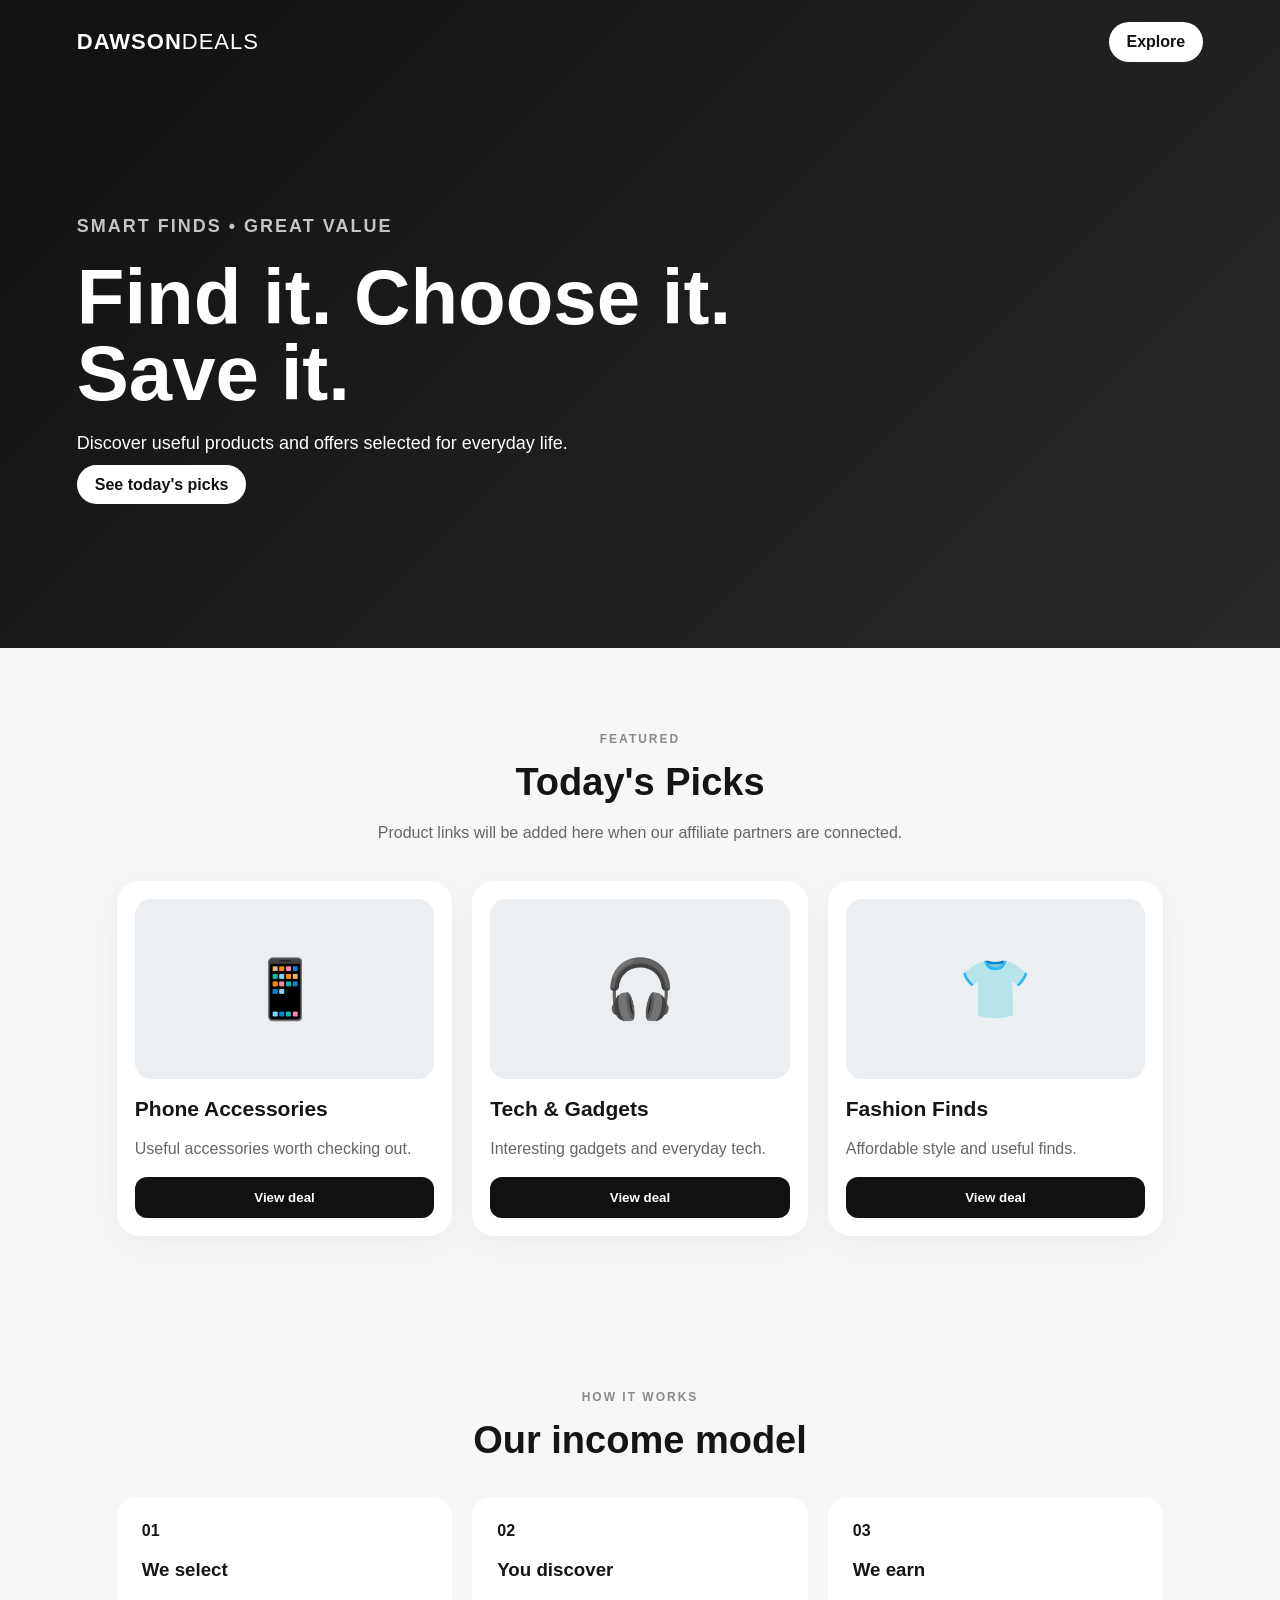
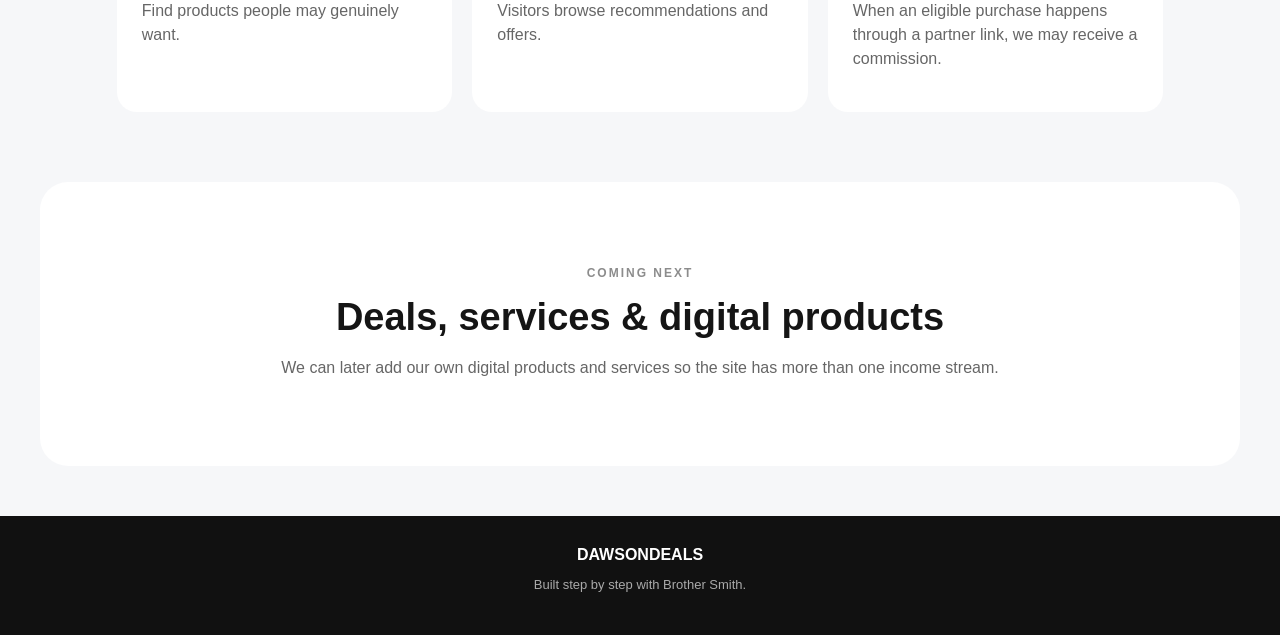
==== index.html @ 9fafff80 "Add files via upload" ====
<!DOCTYPE html>
<html lang="en">
<head>
  <meta charset="UTF-8">
  <meta name="viewport" content="width=device-width, initial-scale=1.0">
  <title>Dawson Deals | Smart Finds, Better Prices</title>
  <meta name="description" content="Discover useful products, deals and opportunities from Dawson Deals.">
  <link rel="stylesheet" href="style.css">
</head>
<body>
  <header class="hero">
    <nav>
      <div class="logo">DAWSON<span>DEALS</span></div>
      <a href="#deals" class="nav-btn">Explore</a>
    </nav>
    <div class="hero-content">
      <p class="eyebrow">SMART FINDS • GREAT VALUE</p>
      <h1>Find it. Choose it. Save it.</h1>
      <p>Discover useful products and offers selected for everyday life.</p>
      <a href="#deals" class="cta">See today's picks</a>
    </div>
  </header>

  <main>
    <section class="section" id="deals">
      <div class="section-title">
        <p class="eyebrow">FEATURED</p>
        <h2>Today's Picks</h2>
        <p>Product links will be added here when our affiliate partners are connected.</p>
      </div>

      <div class="cards">
        <article class="card">
          <div class="placeholder">📱</div>
          <h3>Phone Accessories</h3>
          <p>Useful accessories worth checking out.</p>
          <button onclick="showMessage()">View deal</button>
        </article>

        <article class="card">
          <div class="placeholder">🎧</div>
          <h3>Tech & Gadgets</h3>
          <p>Interesting gadgets and everyday tech.</p>
          <button onclick="showMessage()">View deal</button>
        </article>

        <article class="card">
          <div class="placeholder">👕</div>
          <h3>Fashion Finds</h3>
          <p>Affordable style and useful finds.</p>
          <button onclick="showMessage()">View deal</button>
        </article>
      </div>
    </section>

    <section class="how section">
      <div class="section-title">
        <p class="eyebrow">HOW IT WORKS</p>
        <h2>Our income model</h2>
      </div>
      <div class="steps">
        <div><b>01</b><h3>We select</h3><p>Find products people may genuinely want.</p></div>
        <div><b>02</b><h3>You discover</h3><p>Visitors browse recommendations and offers.</p></div>
        <div><b>03</b><h3>We earn</h3><p>When an eligible purchase happens through a partner link, we may receive a commission.</p></div>
      </div>
    </section>

    <section class="section join">
      <p class="eyebrow">COMING NEXT</p>
      <h2>Deals, services & digital products</h2>
      <p>We can later add our own digital products and services so the site has more than one income stream.</p>
    </section>
  </main>

  <footer>
    <strong>DAWSONDEALS</strong>
    <p>Built step by step with Brother Smith.</p>
  </footer>

  <script>
    function showMessage() {
      alert("Deal links are not connected yet. Next step: add our real affiliate partner links.");
    }
  </script>
</body>
</html>
---- style.css ----
*{box-sizing:border-box}body{margin:0;font-family:Arial,sans-serif;background:#f6f7f9;color:#151515}.hero{min-height:72vh;background:linear-gradient(135deg,#111,#292929);color:white;padding:22px 6%;display:flex;flex-direction:column}nav{display:flex;justify-content:space-between;align-items:center}.logo{font-weight:900;letter-spacing:1px;font-size:22px}.logo span{font-weight:400}.nav-btn,.cta{color:#111;background:white;text-decoration:none;padding:11px 18px;border-radius:30px;font-weight:700}.hero-content{max-width:720px;margin:auto 0;padding:55px 0}.eyebrow{font-size:12px;letter-spacing:2px;font-weight:800;opacity:.75}.hero h1{font-size:clamp(42px,10vw,78px);line-height:.98;margin:16px 0}.hero p{font-size:18px;line-height:1.6}.section{padding:70px 6%;max-width:1200px;margin:auto}.section-title{text-align:center;max-width:650px;margin:0 auto 35px}.section-title h2,.join h2{font-size:38px;margin:8px 0 12px}.section-title p,.join p{color:#666;line-height:1.6}.cards{display:grid;grid-template-columns:repeat(3,1fr);gap:20px}.card{background:white;border-radius:22px;padding:18px;box-shadow:0 8px 30px #0000000d}.placeholder{height:180px;border-radius:16px;background:#eceff2;display:grid;place-items:center;font-size:58px}.card h3{font-size:21px;margin:18px 0 8px}.card p{color:#666;line-height:1.5}.card button{width:100%;border:0;border-radius:12px;padding:13px;background:#111;color:#fff;font-weight:700}.steps{display:grid;grid-template-columns:repeat(3,1fr);gap:20px}.steps>div{background:white;border-radius:20px;padding:25px}.steps p{color:#666;line-height:1.5}.join{text-align:center;background:#fff;border-radius:28px;margin-bottom:50px}footer{text-align:center;padding:30px;background:#111;color:white}footer p{color:#aaa;font-size:13px}@media(max-width:750px){.cards,.steps{grid-template-columns:1fr}.hero{min-height:80vh}.section{padding:55px 5%}}
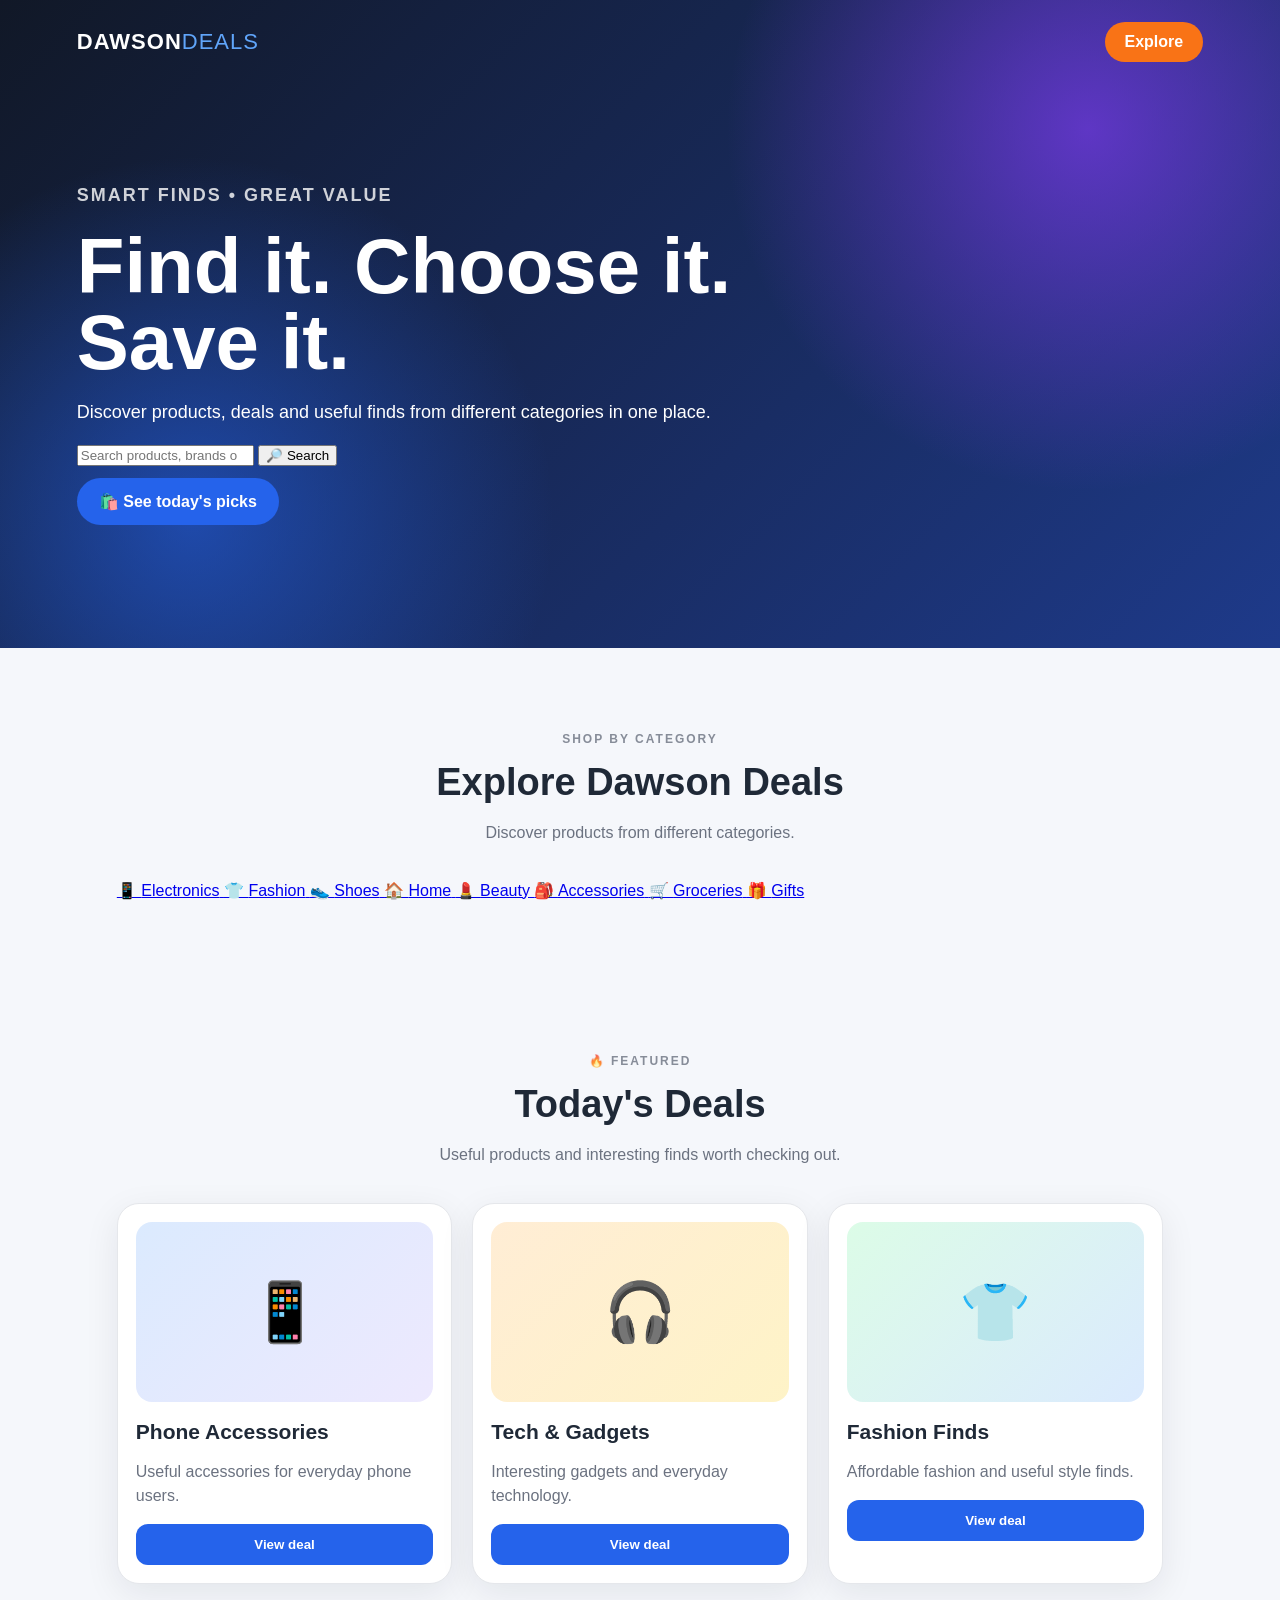
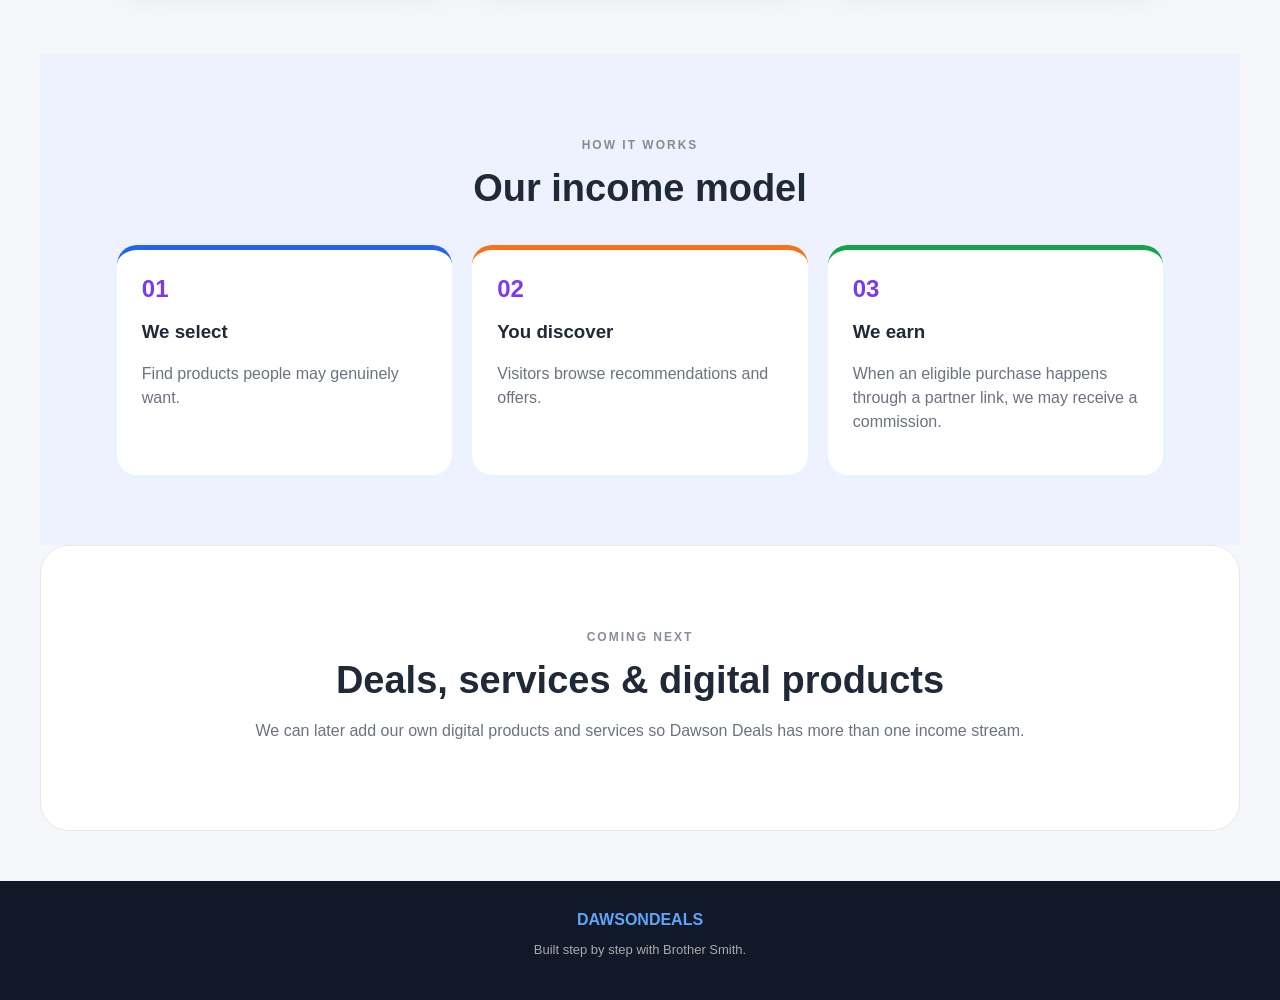
==== commit 4eff2c84: "Update index.html" ====
--- a/index.html
+++ b/index.html
@@ -3,84 +3,380 @@
 <head>
   <meta charset="UTF-8">
   <meta name="viewport" content="width=device-width, initial-scale=1.0">
+
   <title>Dawson Deals | Smart Finds, Better Prices</title>
-  <meta name="description" content="Discover useful products, deals and opportunities from Dawson Deals.">
+
+  <meta
+    name="description"
+    content="Discover useful products, deals and opportunities from Dawson Deals."
+  >
+
   <link rel="stylesheet" href="style.css">
 </head>
+
 <body>
+
+  <!-- =========================
+       HEADER
+  ========================== -->
+
   <header class="hero">
+
     <nav>
-      <div class="logo">DAWSON<span>DEALS</span></div>
-      <a href="#deals" class="nav-btn">Explore</a>
+      <div class="logo">
+        DAWSON<span>DEALS</span>
+      </div>
+
+      <a href="#deals" class="nav-btn">
+        Explore
+      </a>
     </nav>
+
     <div class="hero-content">
-      <p class="eyebrow">SMART FINDS • GREAT VALUE</p>
-      <h1>Find it. Choose it. Save it.</h1>
-      <p>Discover useful products and offers selected for everyday life.</p>
-      <a href="#deals" class="cta">See today's picks</a>
+
+      <p class="eyebrow">
+        SMART FINDS • GREAT VALUE
+      </p>
+
+      <h1>
+        Find it. Choose it. Save it.
+      </h1>
+
+      <p>
+        Discover products, deals and useful finds
+        from different categories in one place.
+      </p>
+
+      <!-- SEARCH -->
+
+      <div class="search-box">
+
+        <input
+          type="search"
+          id="searchInput"
+          placeholder="Search products, brands or categories..."
+        >
+
+        <button onclick="searchProducts()">
+          🔎 Search
+        </button>
+
+      </div>
+
+      <a href="#deals" class="cta">
+        🛍️ See today's picks
+      </a>
+
     </div>
+
   </header>
 
+
   <main>
+
+    <!-- =========================
+         CATEGORIES
+    ========================== -->
+
+    <section class="section categories">
+
+      <div class="section-title">
+
+        <p class="eyebrow">
+          SHOP BY CATEGORY
+        </p>
+
+        <h2>
+          Explore Dawson Deals
+        </h2>
+
+        <p>
+          Discover products from different categories.
+        </p>
+
+      </div>
+
+
+      <div class="category-list">
+
+        <a href="#deals" class="category">
+          📱
+          <span>Electronics</span>
+        </a>
+
+        <a href="#deals" class="category">
+          👕
+          <span>Fashion</span>
+        </a>
+
+        <a href="#deals" class="category">
+          👟
+          <span>Shoes</span>
+        </a>
+
+        <a href="#deals" class="category">
+          🏠
+          <span>Home</span>
+        </a>
+
+        <a href="#deals" class="category">
+          💄
+          <span>Beauty</span>
+        </a>
+
+        <a href="#deals" class="category">
+          🎒
+          <span>Accessories</span>
+        </a>
+
+        <a href="#deals" class="category">
+          🛒
+          <span>Groceries</span>
+        </a>
+
+        <a href="#deals" class="category">
+          🎁
+          <span>Gifts</span>
+        </a>
+
+      </div>
+
+    </section>
+
+
+    <!-- =========================
+         TODAY'S DEALS
+    ========================== -->
+
     <section class="section" id="deals">
+
       <div class="section-title">
-        <p class="eyebrow">FEATURED</p>
-        <h2>Today's Picks</h2>
-        <p>Product links will be added here when our affiliate partners are connected.</p>
-      </div>
+
+        <p class="eyebrow">
+          🔥 FEATURED
+        </p>
+
+        <h2>
+          Today's Deals
+        </h2>
+
+        <p>
+          Useful products and interesting finds worth checking out.
+        </p>
+
+      </div>
+
 
       <div class="cards">
+
         <article class="card">
-          <div class="placeholder">📱</div>
-          <h3>Phone Accessories</h3>
-          <p>Useful accessories worth checking out.</p>
-          <button onclick="showMessage()">View deal</button>
+
+          <div class="placeholder">
+            📱
+          </div>
+
+          <h3>
+            Phone Accessories
+          </h3>
+
+          <p>
+            Useful accessories for everyday phone users.
+          </p>
+
+          <button onclick="showMessage()">
+            View deal
+          </button>
+
         </article>
 
+
         <article class="card">
-          <div class="placeholder">🎧</div>
-          <h3>Tech & Gadgets</h3>
-          <p>Interesting gadgets and everyday tech.</p>
-          <button onclick="showMessage()">View deal</button>
+
+          <div class="placeholder">
+            🎧
+          </div>
+
+          <h3>
+            Tech & Gadgets
+          </h3>
+
+          <p>
+            Interesting gadgets and everyday technology.
+          </p>
+
+          <button onclick="showMessage()">
+            View deal
+          </button>
+
         </article>
 
+
         <article class="card">
-          <div class="placeholder">👕</div>
-          <h3>Fashion Finds</h3>
-          <p>Affordable style and useful finds.</p>
-          <button onclick="showMessage()">View deal</button>
+
+          <div class="placeholder">
+            👕
+          </div>
+
+          <h3>
+            Fashion Finds
+          </h3>
+
+          <p>
+            Affordable fashion and useful style finds.
+          </p>
+
+          <button onclick="showMessage()">
+            View deal
+          </button>
+
         </article>
-      </div>
+
+      </div>
+
     </section>
 
+
+    <!-- =========================
+         HOW IT WORKS
+    ========================== -->
+
     <section class="how section">
+
       <div class="section-title">
-        <p class="eyebrow">HOW IT WORKS</p>
-        <h2>Our income model</h2>
-      </div>
+
+        <p class="eyebrow">
+          HOW IT WORKS
+        </p>
+
+        <h2>
+          Our income model
+        </h2>
+
+      </div>
+
+
       <div class="steps">
-        <div><b>01</b><h3>We select</h3><p>Find products people may genuinely want.</p></div>
-        <div><b>02</b><h3>You discover</h3><p>Visitors browse recommendations and offers.</p></div>
-        <div><b>03</b><h3>We earn</h3><p>When an eligible purchase happens through a partner link, we may receive a commission.</p></div>
-      </div>
+
+        <div>
+          <b>01</b>
+
+          <h3>
+            We select
+          </h3>
+
+          <p>
+            Find products people may genuinely want.
+          </p>
+        </div>
+
+
+        <div>
+          <b>02</b>
+
+          <h3>
+            You discover
+          </h3>
+
+          <p>
+            Visitors browse recommendations and offers.
+          </p>
+        </div>
+
+
+        <div>
+          <b>03</b>
+
+          <h3>
+            We earn
+          </h3>
+
+          <p>
+            When an eligible purchase happens through
+            a partner link, we may receive a commission.
+          </p>
+        </div>
+
+      </div>
+
     </section>
 
+
+    <!-- =========================
+         COMING NEXT
+    ========================== -->
+
     <section class="section join">
-      <p class="eyebrow">COMING NEXT</p>
-      <h2>Deals, services & digital products</h2>
-      <p>We can later add our own digital products and services so the site has more than one income stream.</p>
+
+      <p class="eyebrow">
+        COMING NEXT
+      </p>
+
+      <h2>
+        Deals, services & digital products
+      </h2>
+
+      <p>
+        We can later add our own digital products and
+        services so Dawson Deals has more than one
+        income stream.
+      </p>
+
     </section>
+
   </main>
 
+
+  <!-- =========================
+       FOOTER
+  ========================== -->
+
   <footer>
-    <strong>DAWSONDEALS</strong>
-    <p>Built step by step with Brother Smith.</p>
+
+    <strong>
+      DAWSONDEALS
+    </strong>
+
+    <p>
+      Built step by step with Brother Smith.
+    </p>
+
   </footer>
 
+
+  <!-- =========================
+       JAVASCRIPT
+  ========================== -->
+
   <script>
+
     function showMessage() {
-      alert("Deal links are not connected yet. Next step: add our real affiliate partner links.");
+
+      alert(
+        "Deal links are not connected yet. Next step: add our real affiliate partner links."
+      );
+
     }
+
+
+    function searchProducts() {
+
+      const input =
+        document.getElementById("searchInput").value.trim();
+
+      if (input === "") {
+
+        alert("Please enter a product or category to search.");
+
+        return;
+      }
+
+      alert(
+        "Search for \"" + input + "\" will be connected to our product system next."
+      );
+
+    }
+
   </script>
+
 </body>
-</html>
+</html>
--- a/style.css
+++ b/style.css
@@ -1 +1,306 @@
-*{box-sizing:border-box}body{margin:0;font-family:Arial,sans-serif;background:#f6f7f9;color:#151515}.hero{min-height:72vh;background:linear-gradient(135deg,#111,#292929);color:white;padding:22px 6%;display:flex;flex-direction:column}nav{display:flex;justify-content:space-between;align-items:center}.logo{font-weight:900;letter-spacing:1px;font-size:22px}.logo span{font-weight:400}.nav-btn,.cta{color:#111;background:white;text-decoration:none;padding:11px 18px;border-radius:30px;font-weight:700}.hero-content{max-width:720px;margin:auto 0;padding:55px 0}.eyebrow{font-size:12px;letter-spacing:2px;font-weight:800;opacity:.75}.hero h1{font-size:clamp(42px,10vw,78px);line-height:.98;margin:16px 0}.hero p{font-size:18px;line-height:1.6}.section{padding:70px 6%;max-width:1200px;margin:auto}.section-title{text-align:center;max-width:650px;margin:0 auto 35px}.section-title h2,.join h2{font-size:38px;margin:8px 0 12px}.section-title p,.join p{color:#666;line-height:1.6}.cards{display:grid;grid-template-columns:repeat(3,1fr);gap:20px}.card{background:white;border-radius:22px;padding:18px;box-shadow:0 8px 30px #0000000d}.placeholder{height:180px;border-radius:16px;background:#eceff2;display:grid;place-items:center;font-size:58px}.card h3{font-size:21px;margin:18px 0 8px}.card p{color:#666;line-height:1.5}.card button{width:100%;border:0;border-radius:12px;padding:13px;background:#111;color:#fff;font-weight:700}.steps{display:grid;grid-template-columns:repeat(3,1fr);gap:20px}.steps>div{background:white;border-radius:20px;padding:25px}.steps p{color:#666;line-height:1.5}.join{text-align:center;background:#fff;border-radius:28px;margin-bottom:50px}footer{text-align:center;padding:30px;background:#111;color:white}footer p{color:#aaa;font-size:13px}@media(max-width:750px){.cards,.steps{grid-template-columns:1fr}.hero{min-height:80vh}.section{padding:55px 5%}}+* {
+  box-sizing: border-box;
+}
+
+:root {
+  --blue: #2563eb;
+  --blue-dark: #1d4ed8;
+  --orange: #f97316;
+  --green: #16a34a;
+  --purple: #7c3aed;
+  --dark: #111827;
+  --text: #1f2937;
+  --muted: #6b7280;
+  --light: #f5f7fb;
+  --white: #ffffff;
+}
+
+body {
+  margin: 0;
+  font-family: Arial, sans-serif;
+  background: var(--light);
+  color: var(--text);
+}
+
+/* =========================
+   HERO
+========================= */
+
+.hero {
+  min-height: 72vh;
+  color: white;
+  padding: 22px 6%;
+  display: flex;
+  flex-direction: column;
+  background:
+    radial-gradient(circle at 85% 20%, rgba(124, 58, 237, .7), transparent 30%),
+    radial-gradient(circle at 15% 80%, rgba(37, 99, 235, .6), transparent 30%),
+    linear-gradient(135deg, #111827, #1e3a8a);
+}
+
+nav {
+  display: flex;
+  justify-content: space-between;
+  align-items: center;
+}
+
+.logo {
+  font-weight: 900;
+  letter-spacing: 1px;
+  font-size: 22px;
+}
+
+.logo span {
+  font-weight: 400;
+  color: #60a5fa;
+}
+
+.nav-btn {
+  color: white;
+  background: var(--orange);
+  text-decoration: none;
+  padding: 11px 20px;
+  border-radius: 30px;
+  font-weight: 700;
+}
+
+.hero-content {
+  max-width: 720px;
+  margin: auto 0;
+  padding: 55px 0;
+}
+
+.eyebrow {
+  font-size: 12px;
+  letter-spacing: 2px;
+  font-weight: 800;
+  opacity: .8;
+}
+
+.hero h1 {
+  font-size: clamp(42px, 10vw, 78px);
+  line-height: .98;
+  margin: 16px 0;
+}
+
+.hero p {
+  font-size: 18px;
+  line-height: 1.6;
+}
+
+.cta {
+  display: inline-block;
+  margin-top: 12px;
+  color: white;
+  background: var(--blue);
+  text-decoration: none;
+  padding: 14px 22px;
+  border-radius: 30px;
+  font-weight: 800;
+}
+
+/* =========================
+   SECTIONS
+========================= */
+
+.section {
+  padding: 70px 6%;
+  max-width: 1200px;
+  margin: auto;
+}
+
+.section-title {
+  text-align: center;
+  max-width: 650px;
+  margin: 0 auto 35px;
+}
+
+.section-title h2,
+.join h2 {
+  font-size: 38px;
+  margin: 8px 0 12px;
+}
+
+.section-title p,
+.join p {
+  color: var(--muted);
+  line-height: 1.6;
+}
+
+/* =========================
+   PRODUCT CARDS
+========================= */
+
+.cards {
+  display: grid;
+  grid-template-columns: repeat(3, 1fr);
+  gap: 20px;
+}
+
+.card {
+  background: var(--white);
+  border-radius: 22px;
+  padding: 18px;
+  box-shadow: 0 10px 35px rgba(17, 24, 39, .08);
+  border: 1px solid #e5e7eb;
+  transition: transform .2s ease, box-shadow .2s ease;
+}
+
+.card:hover {
+  transform: translateY(-5px);
+  box-shadow: 0 16px 40px rgba(37, 99, 235, .15);
+}
+
+.placeholder {
+  height: 180px;
+  border-radius: 16px;
+  display: grid;
+  place-items: center;
+  font-size: 58px;
+  background: linear-gradient(135deg, #dbeafe, #ede9fe);
+}
+
+.card h3 {
+  font-size: 21px;
+  margin: 18px 0 8px;
+}
+
+.card p {
+  color: var(--muted);
+  line-height: 1.5;
+}
+
+.card button {
+  width: 100%;
+  border: 0;
+  border-radius: 12px;
+  padding: 13px;
+  background: var(--blue);
+  color: white;
+  font-weight: 700;
+  cursor: pointer;
+  transition: background .2s ease;
+}
+
+.card button:hover {
+  background: var(--blue-dark);
+}
+
+/* Different category accents */
+
+.card:nth-child(2) .placeholder {
+  background: linear-gradient(135deg, #ffedd5, #fef3c7);
+}
+
+.card:nth-child(3) .placeholder {
+  background: linear-gradient(135deg, #dcfce7, #dbeafe);
+}
+
+/* =========================
+   HOW IT WORKS
+========================= */
+
+.how {
+  background: #eef2ff;
+}
+
+.steps {
+  display: grid;
+  grid-template-columns: repeat(3, 1fr);
+  gap: 20px;
+}
+
+.steps > div {
+  background: white;
+  border-radius: 20px;
+  padding: 25px;
+  border-top: 5px solid var(--blue);
+}
+
+.steps > div:nth-child(2) {
+  border-top-color: var(--orange);
+}
+
+.steps > div:nth-child(3) {
+  border-top-color: var(--green);
+}
+
+.steps b {
+  color: var(--purple);
+  font-size: 24px;
+}
+
+.steps p {
+  color: var(--muted);
+  line-height: 1.5;
+}
+
+/* =========================
+   JOIN / FUTURE
+========================= */
+
+.join {
+  text-align: center;
+  background: white;
+  border-radius: 28px;
+  margin-bottom: 50px;
+  border: 1px solid #e5e7eb;
+}
+
+/* =========================
+   FOOTER
+========================= */
+
+footer {
+  text-align: center;
+  padding: 30px;
+  background: var(--dark);
+  color: white;
+}
+
+footer strong {
+  color: #60a5fa;
+}
+
+footer p {
+  color: #aaa;
+  font-size: 13px;
+}
+
+/* =========================
+   MOBILE
+========================= */
+
+@media (max-width: 750px) {
+
+  .hero {
+    min-height: 80vh;
+    padding: 20px 5%;
+  }
+
+  .hero h1 {
+    font-size: 48px;
+  }
+
+  .hero-content {
+    padding: 35px 0;
+  }
+
+  .cards,
+  .steps {
+    grid-template-columns: 1fr;
+  }
+
+  .section {
+    padding: 55px 5%;
+  }
+
+  .section-title h2,
+  .join h2 {
+    font-size: 32px;
+  }
+
+  .placeholder {
+    height: 200px;
+  }
+}
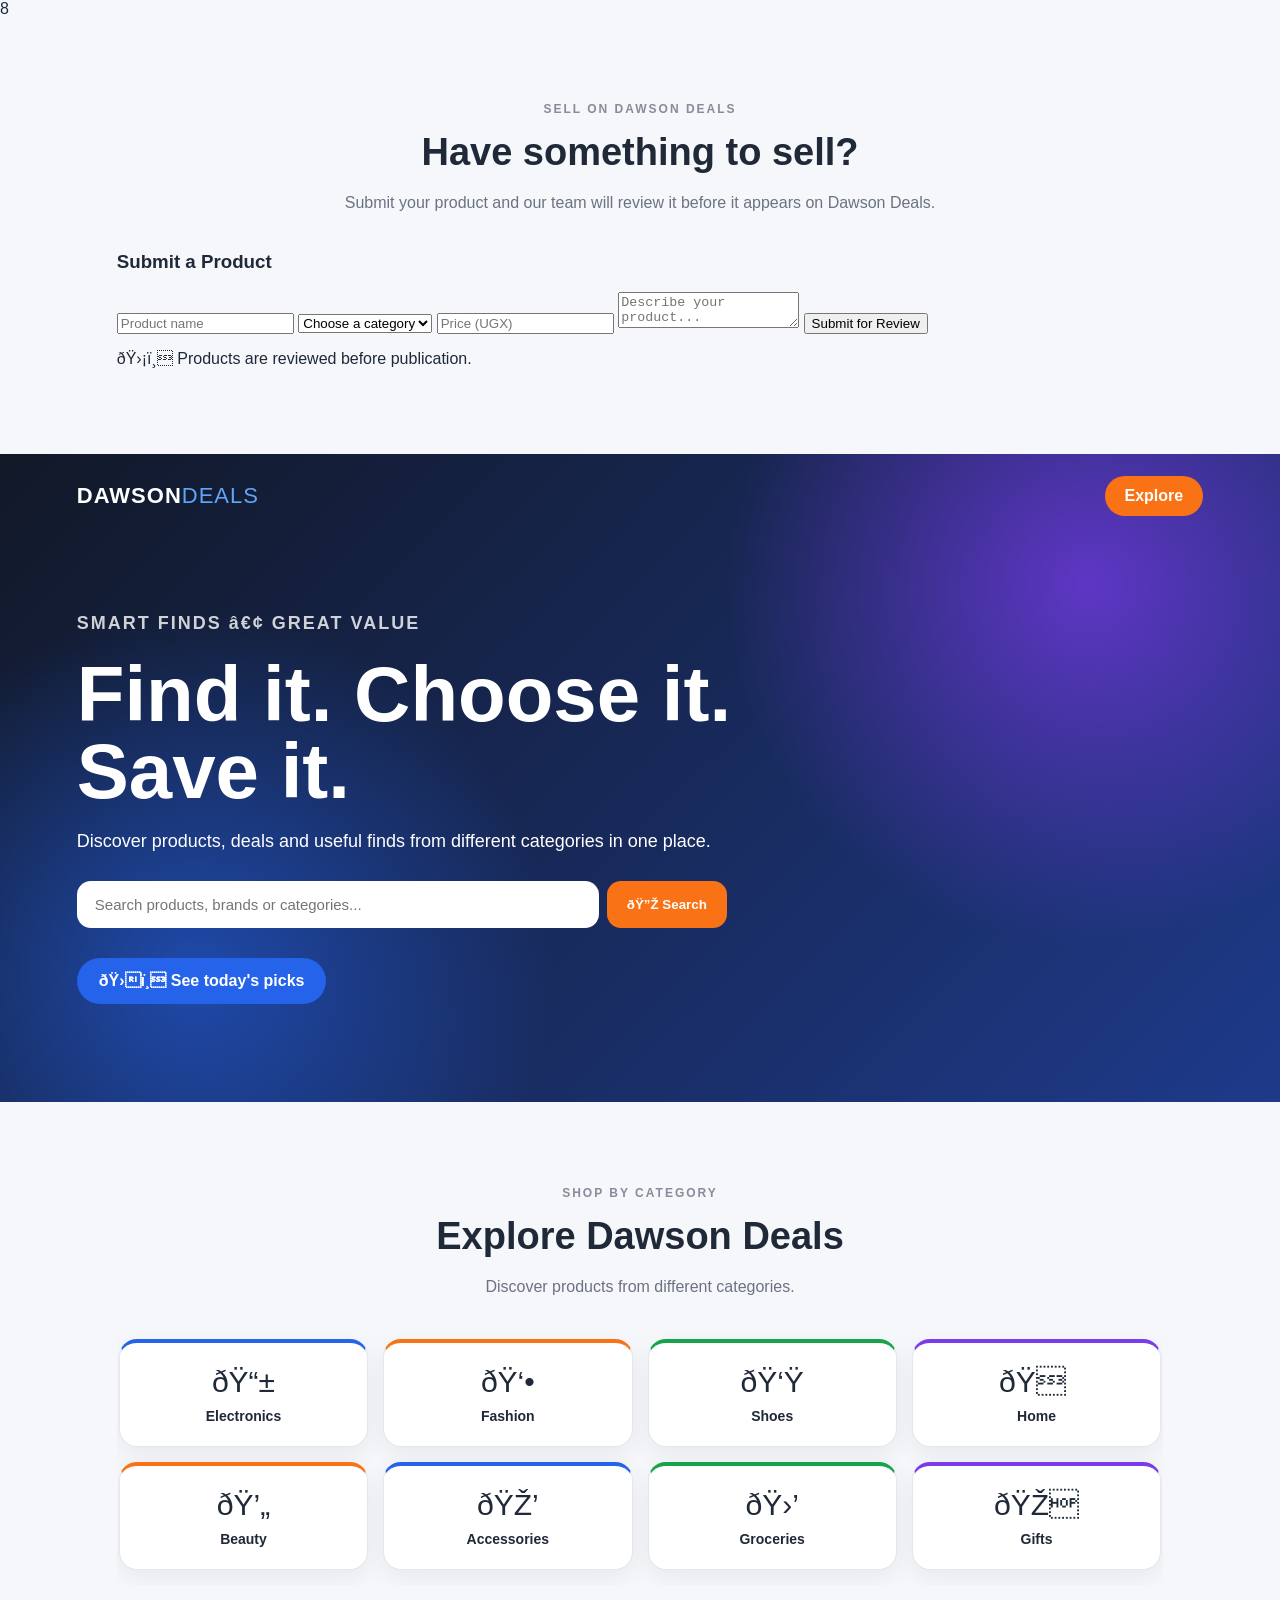
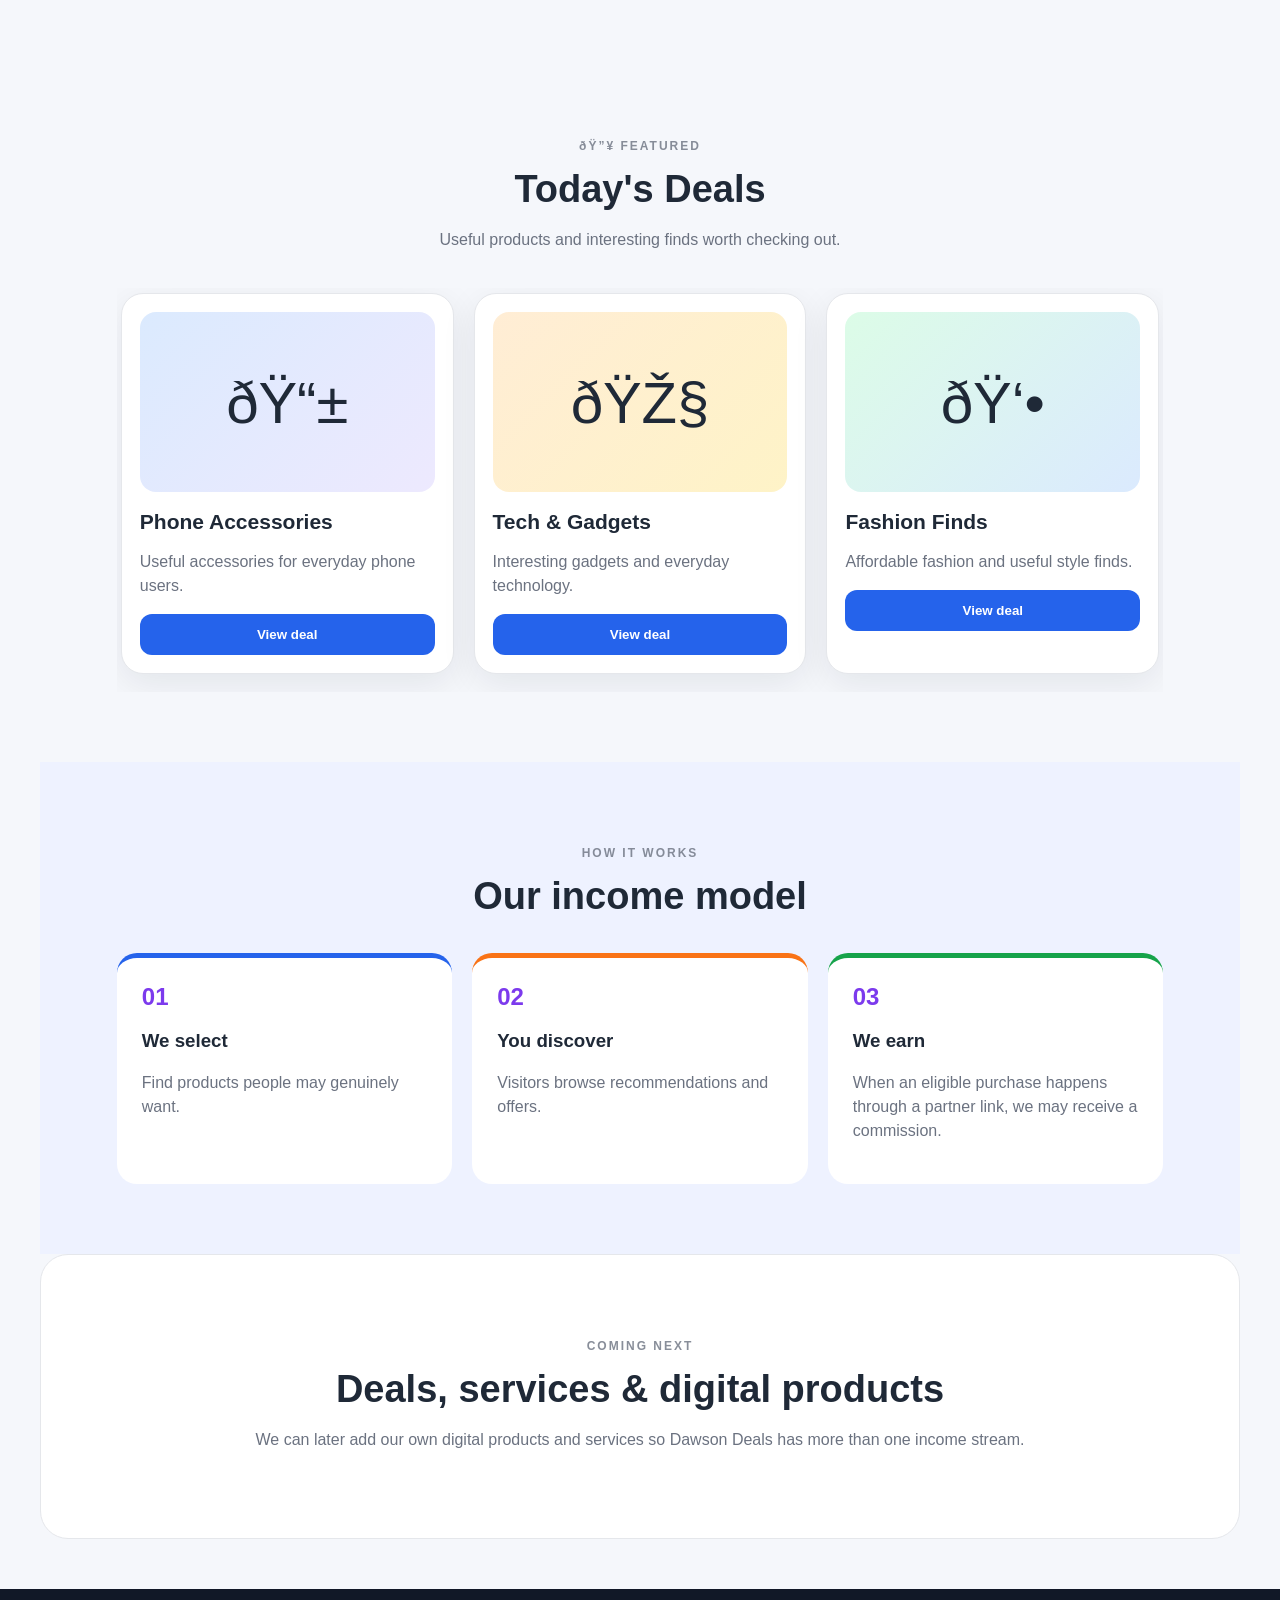
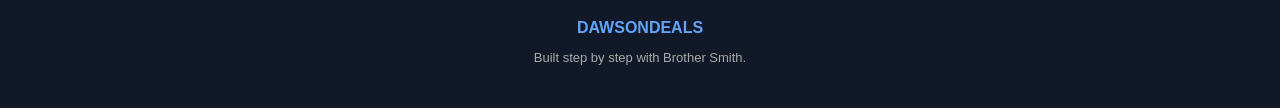
==== commit c0596014: "Update index.html" ====
--- a/index.html
+++ b/index.html
@@ -1,4 +1,61 @@
-<!DOCTYPE html>
+8<section class="section seller-section" id="sell">
+  <div class="section-title">
+    <p class="eyebrow">SELL ON DAWSON DEALS</p>
+    <h2>Have something to sell?</h2>
+    <p>
+      Submit your product and our team will review it before
+      it appears on Dawson Deals.
+    </p>
+  </div>
+
+  <div class="seller-box">
+    <h3>Submit a Product</h3>
+
+    <form id="productForm">
+
+      <input
+        type="text"
+        id="productName"
+        placeholder="Product name"
+        required
+      >
+
+      <select id="productCategory" required>
+        <option value="">Choose a category</option>
+        <option>Electronics</option>
+        <option>Fashion</option>
+        <option>Shoes</option>
+        <option>Home</option>
+        <option>Beauty</option>
+        <option>Accessories</option>
+        <option>Groceries</option>
+        <option>Gifts</option>
+      </select>
+
+      <input
+        type="number"
+        id="productPrice"
+        placeholder="Price (UGX)"
+        required
+      >
+
+      <textarea
+        id="productDescription"
+        placeholder="Describe your product..."
+        required
+      ></textarea>
+
+      <button type="submit">
+        Submit for Review
+      </button>
+
+    </form>
+
+    <p class="review-note">
+      🛡️ Products are reviewed before publication.
+    </p>
+  </div>
+</section><!DOCTYPE html>
 <html lang="en">
 <head>
   <meta charset="UTF-8">
--- a/style.css
+++ b/style.css
@@ -1,4 +1,185 @@
-* {
+/* =========================
+   DAWSON DEALS HORIZONTAL SCROLL
+========================= */
+
+/* Categories */
+.category-list {
+  display: flex;
+  gap: 15px;
+  overflow-x: auto;
+  padding: 5px 2px 15px;
+  scroll-behavior: smooth;
+  scroll-snap-type: x mandatory;
+  scrollbar-width: none;
+}
+
+.category-list::-webkit-scrollbar {
+  display: none;
+}
+
+.category {
+  flex: 0 0 140px;
+  min-width: 140px;
+  scroll-snap-align: start;
+}
+
+/* Product cards */
+.cards {
+  display: flex;
+  gap: 20px;
+  overflow-x: auto;
+  padding: 5px 4px 18px;
+  scroll-behavior: smooth;
+  scroll-snap-type: x mandatory;
+  scrollbar-width: none;
+}
+
+.cards::-webkit-scrollbar {
+  display: none;
+}
+
+.card {
+  flex: 0 0 300px;
+  scroll-snap-align: start;
+}
+
+/* Mobile */
+@media (max-width: 750px) {
+  .category {
+    flex-basis: 125px;
+    min-width: 125px;
+  }
+
+  .card {
+    flex-basis: 285px;
+  }
+}/* =========================
+   SEARCH BAR
+========================= */
+
+.search-box {
+  display: flex;
+  gap: 8px;
+  max-width: 650px;
+  margin: 25px 0 18px;
+}
+
+.search-box input {
+  flex: 1;
+  min-width: 0;
+  padding: 15px 18px;
+  border: 0;
+  border-radius: 14px;
+  outline: none;
+  font-size: 15px;
+}
+
+.search-box button {
+  border: 0;
+  padding: 15px 20px;
+  border-radius: 14px;
+  background: var(--orange);
+  color: white;
+  font-weight: 800;
+  cursor: pointer;
+}
+
+/* =========================
+   CATEGORIES
+========================= */
+
+.category-list {
+  display: grid;
+  grid-template-columns: repeat(4, 1fr);
+  gap: 15px;
+}
+
+.category {
+  background: white;
+  color: var(--text);
+  text-decoration: none;
+  border-radius: 18px;
+  padding: 22px 15px;
+  text-align: center;
+  font-size: 30px;
+  border: 1px solid #e5e7eb;
+  box-shadow: 0 8px 25px rgba(17, 24, 39, .06);
+  transition: transform .2s ease, box-shadow .2s ease;
+}
+
+.category span {
+  display: block;
+  margin-top: 9px;
+  font-size: 14px;
+  font-weight: 800;
+}
+
+.category:hover {
+  transform: translateY(-4px);
+  box-shadow: 0 12px 30px rgba(37, 99, 235, .15);
+}
+
+.category:nth-child(1) {
+  border-top: 4px solid var(--blue);
+}
+
+.category:nth-child(2) {
+  border-top: 4px solid var(--orange);
+}
+
+.category:nth-child(3) {
+  border-top: 4px solid var(--green);
+}
+
+.category:nth-child(4) {
+  border-top: 4px solid var(--purple);
+}
+
+.category:nth-child(5) {
+  border-top: 4px solid var(--orange);
+}
+
+.category:nth-child(6) {
+  border-top: 4px solid var(--blue);
+}
+
+.category:nth-child(7) {
+  border-top: 4px solid var(--green);
+}
+
+.category:nth-child(8) {
+  border-top: 4px solid var(--purple);
+}
+
+/* =========================
+   MOBILE SEARCH + CATEGORIES
+========================= */
+
+@media (max-width: 750px) {
+
+  .search-box {
+    flex-direction: column;
+  }
+
+  .search-box input,
+  .search-box button {
+    width: 100%;
+  }
+
+  .category-list {
+    display: flex;
+    overflow-x: auto;
+    gap: 12px;
+    padding: 5px 2px 12px;
+    scroll-behavior: smooth;
+  }
+
+  .category {
+    min-width: 115px;
+    flex-shrink: 0;
+    padding: 18px 12px;
+  }
+}* {
   box-sizing: border-box;
 }
 
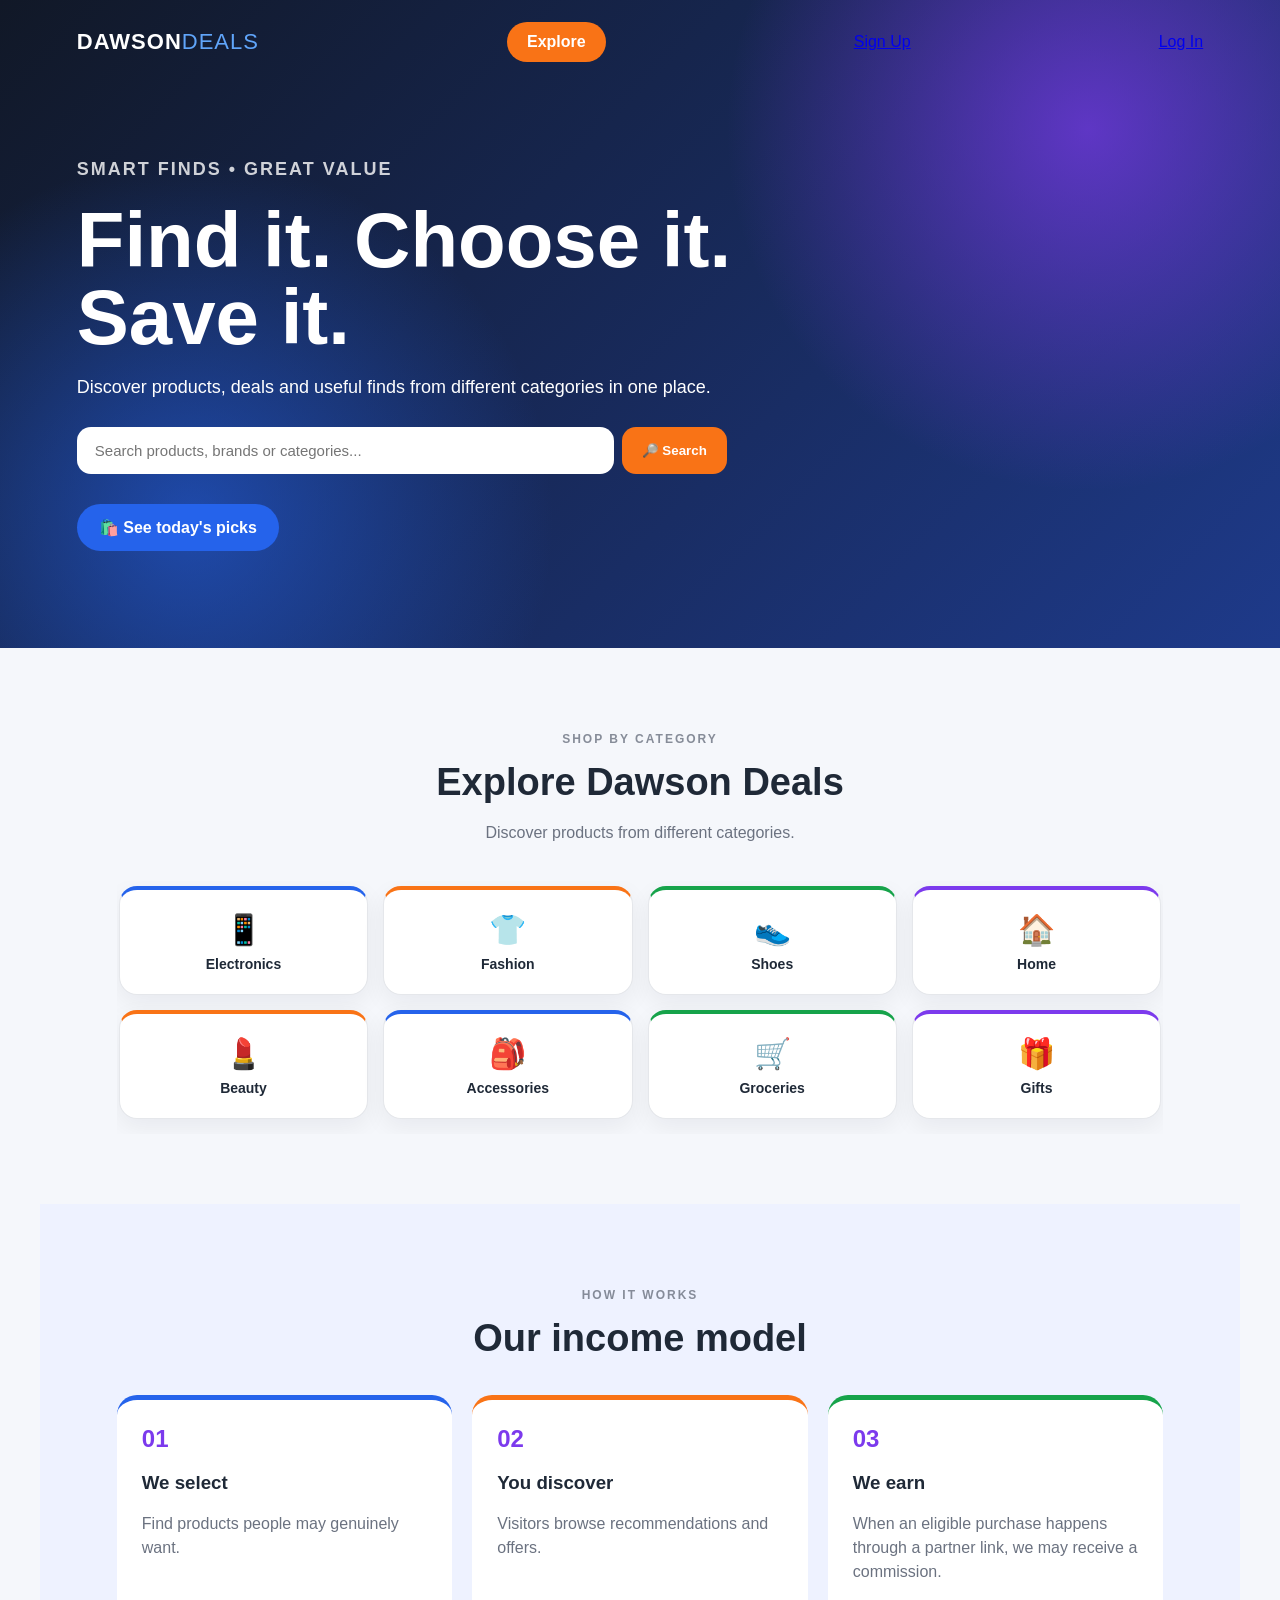
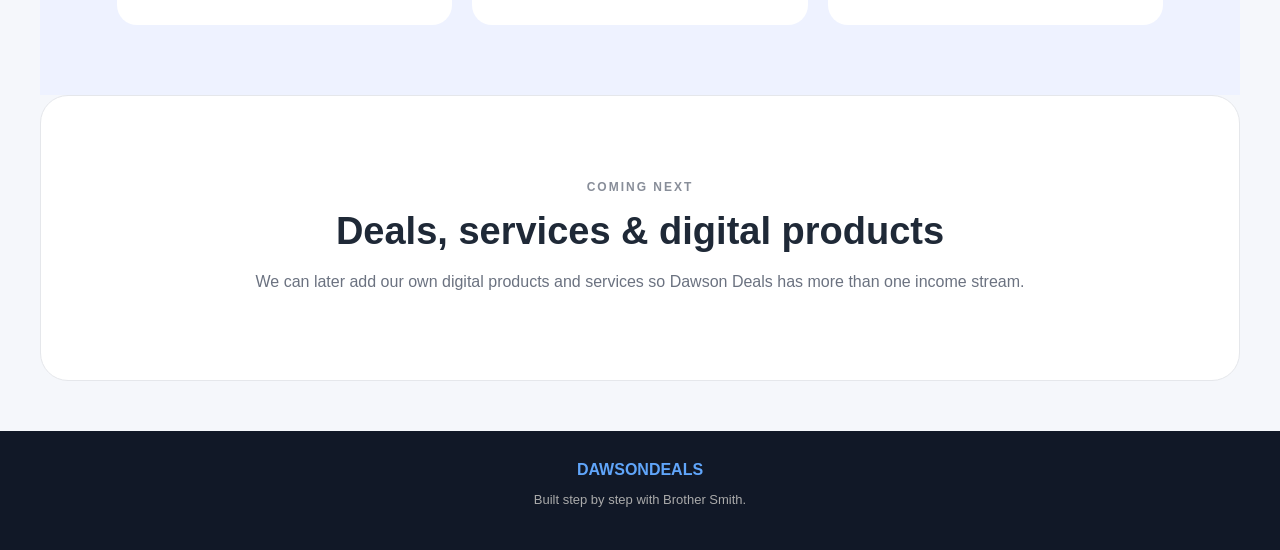
==== commit 576f9274: "Update index.html" ====
--- a/index.html
+++ b/index.html
@@ -1,61 +1,4 @@
-8<section class="section seller-section" id="sell">
-  <div class="section-title">
-    <p class="eyebrow">SELL ON DAWSON DEALS</p>
-    <h2>Have something to sell?</h2>
-    <p>
-      Submit your product and our team will review it before
-      it appears on Dawson Deals.
-    </p>
-  </div>
-
-  <div class="seller-box">
-    <h3>Submit a Product</h3>
-
-    <form id="productForm">
-
-      <input
-        type="text"
-        id="productName"
-        placeholder="Product name"
-        required
-      >
-
-      <select id="productCategory" required>
-        <option value="">Choose a category</option>
-        <option>Electronics</option>
-        <option>Fashion</option>
-        <option>Shoes</option>
-        <option>Home</option>
-        <option>Beauty</option>
-        <option>Accessories</option>
-        <option>Groceries</option>
-        <option>Gifts</option>
-      </select>
-
-      <input
-        type="number"
-        id="productPrice"
-        placeholder="Price (UGX)"
-        required
-      >
-
-      <textarea
-        id="productDescription"
-        placeholder="Describe your product..."
-        required
-      ></textarea>
-
-      <button type="submit">
-        Submit for Review
-      </button>
-
-    </form>
-
-    <p class="review-note">
-      🛡️ Products are reviewed before publication.
-    </p>
-  </div>
-</section><!DOCTYPE html>
+       <!DOCTYPE html>
 <html lang="en">
 <head>
   <meta charset="UTF-8">
@@ -87,6 +30,13 @@
       <a href="#deals" class="nav-btn">
         Explore
       </a>
+<a href="signup.html" class="account-btn">
+  Sign Up
+</a>
+
+<a href="login.html" class="account-btn login-btn">
+  Log In
+</a>
     </nav>
 
     <div class="hero-content">
@@ -205,93 +155,8 @@
          TODAY'S DEALS
     ========================== -->
 
-    <section class="section" id="deals">
-
-      <div class="section-title">
-
-        <p class="eyebrow">
-          🔥 FEATURED
-        </p>
-
-        <h2>
-          Today's Deals
-        </h2>
-
-        <p>
-          Useful products and interesting finds worth checking out.
-        </p>
-
-      </div>
-
-
-      <div class="cards">
-
-        <article class="card">
-
-          <div class="placeholder">
-            📱
-          </div>
-
-          <h3>
-            Phone Accessories
-          </h3>
-
-          <p>
-            Useful accessories for everyday phone users.
-          </p>
-
-          <button onclick="showMessage()">
-            View deal
-          </button>
-
-        </article>
-
-
-        <article class="card">
-
-          <div class="placeholder">
-            🎧
-          </div>
-
-          <h3>
-            Tech & Gadgets
-          </h3>
-
-          <p>
-            Interesting gadgets and everyday technology.
-          </p>
-
-          <button onclick="showMessage()">
-            View deal
-          </button>
-
-        </article>
-
-
-        <article class="card">
-
-          <div class="placeholder">
-            👕
-          </div>
-
-          <h3>
-            Fashion Finds
-          </h3>
-
-          <p>
-            Affordable fashion and useful style finds.
-          </p>
-
-          <button onclick="showMessage()">
-            View deal
-          </button>
-
-        </article>
-
-      </div>
-
-    </section>
-
+   
+           
 
     <!-- =========================
          HOW IT WORKS
--- a/style.css
+++ b/style.css
@@ -1,4 +1,85 @@
 /* =========================
+   SELLER SUBMISSION FORM
+========================= */
+
+.seller-section {
+  background: #eef2ff;
+  border-radius: 28px;
+  margin-bottom: 50px;
+}
+
+.seller-box {
+  max-width: 650px;
+  margin: auto;
+  background: white;
+  padding: 28px;
+  border-radius: 22px;
+  border: 1px solid #e5e7eb;
+  box-shadow: 0 12px 35px rgba(17, 24, 39, .08);
+}
+
+.seller-box h3 {
+  margin-top: 0;
+  font-size: 25px;
+}
+
+#productForm {
+  display: flex;
+  flex-direction: column;
+  gap: 14px;
+}
+
+#productForm input,
+#productForm select,
+#productForm textarea {
+  width: 100%;
+  padding: 15px;
+  border: 1px solid #d1d5db;
+  border-radius: 12px;
+  font-size: 15px;
+  font-family: Arial, sans-serif;
+  outline: none;
+}
+
+#productForm input:focus,
+#productForm select:focus,
+#productForm textarea:focus {
+  border-color: var(--blue);
+  box-shadow: 0 0 0 3px rgba(37, 99, 235, .12);
+}
+
+#productForm textarea {
+  min-height: 130px;
+  resize: vertical;
+}
+
+#productForm button {
+  border: 0;
+  padding: 15px;
+  border-radius: 12px;
+  background: var(--blue);
+  color: white;
+  font-weight: 800;
+  font-size: 15px;
+  cursor: pointer;
+}
+
+#productForm button:hover {
+  background: var(--blue-dark);
+}
+
+.review-note {
+  text-align: center;
+  color: var(--muted);
+  font-size: 13px;
+  margin-bottom: 0;
+}
+
+@media (max-width: 750px) {
+  .seller-box {
+    padding: 20px;
+  }
+}/* =========================
    DAWSON DEALS HORIZONTAL SCROLL
 ========================= */
 
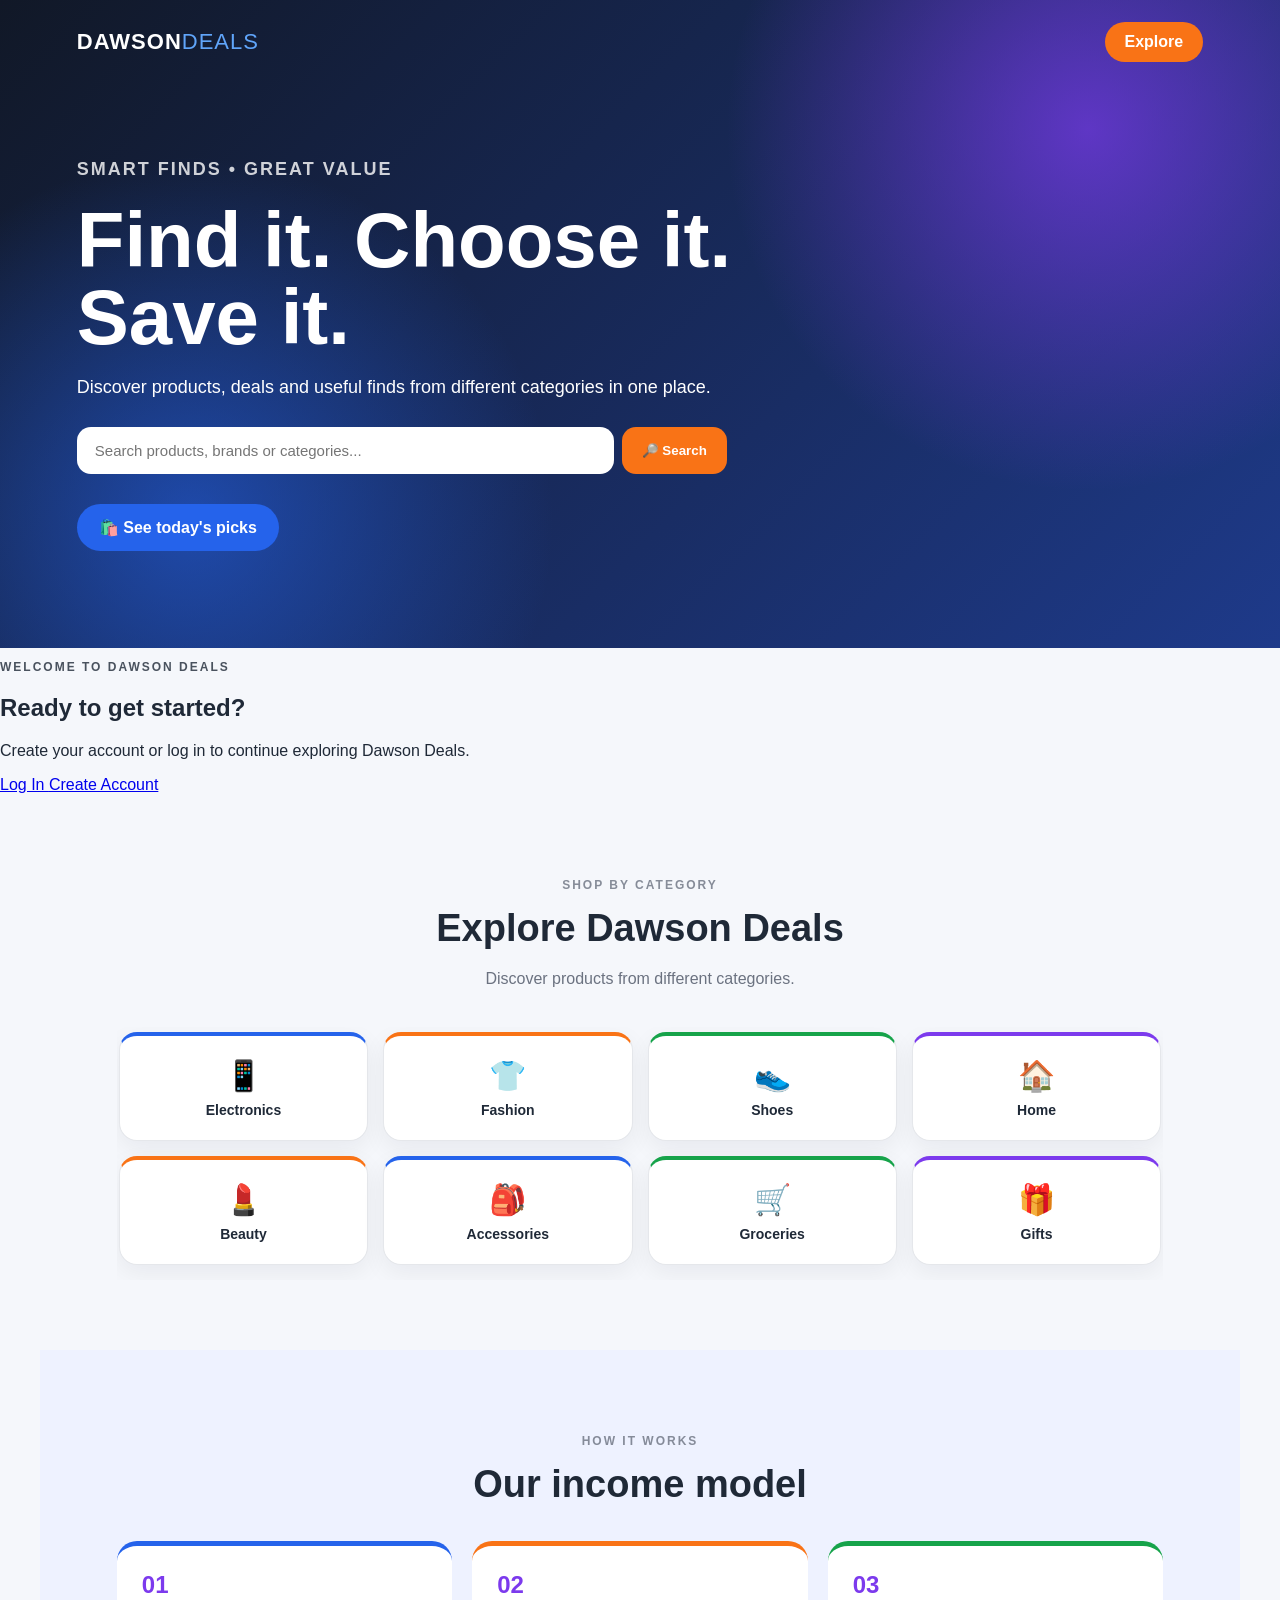
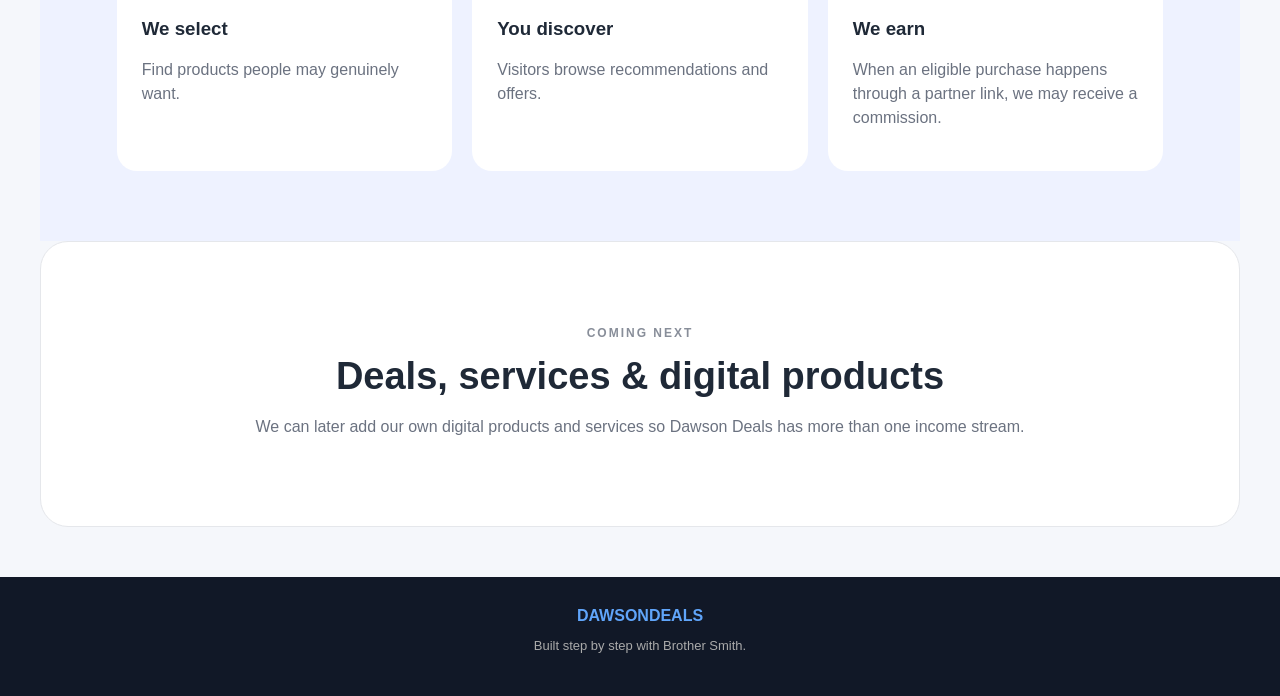
==== commit 08863a82: "Update index.html" ====
--- a/index.html
+++ b/index.html
@@ -29,14 +29,7 @@
 
       <a href="#deals" class="nav-btn">
         Explore
-      </a>
-<a href="signup.html" class="account-btn">
-  Sign Up
-</a>
-
-<a href="login.html" class="account-btn login-btn">
-  Log In
-</a>
+      </a>  
     </nav>
 
     <div class="hero-content">
@@ -77,7 +70,16 @@
     </div>
 
   </header>
-
+<section class="account-welcome">  <p class="eyebrow">WELCOME TO DAWSON DEALS</p>  <h2>Ready to get started?</h2>  <p>
+    Create your account or log in to continue exploring Dawson Deals.
+  </p>  <div class="account-actions">
+    <a href="login.html" class="account-btn login-btn">
+      Log In
+    </a><a href="signup.html" class="account-btn signup-btn">
+  Create Account
+</a>
+
+  </div></section>
 
   <main>
 
--- a/style.css
+++ b/style.css
@@ -1,4 +1,251 @@
 /* =========================
+   PROFESSIONAL DASHBOARD
+========================= */
+
+.dashboard-page {
+  min-height: 100vh;
+  background: #f5f7fb;
+}
+
+.dashboard-header {
+  display: flex;
+  justify-content: space-between;
+  align-items: center;
+  padding: 20px 6%;
+  background: white;
+  border-bottom: 1px solid #e5e7eb;
+  position: sticky;
+  top: 0;
+  z-index: 10;
+}
+
+.dashboard-welcome {
+  max-width: 1200px;
+  margin: auto;
+  padding: 55px 6% 30px;
+}
+
+.dashboard-welcome .eyebrow {
+  color: var(--blue);
+}
+
+.dashboard-welcome h1 {
+  font-size: clamp(32px, 6vw, 52px);
+  margin: 10px 0;
+  color: var(--dark);
+}
+
+.dashboard-welcome p:last-child {
+  color: var(--muted);
+  font-size: 17px;
+}
+
+.dashboard-grid {
+  max-width: 1200px;
+  margin: auto;
+  padding: 15px 6% 70px;
+
+  display: grid;
+  grid-template-columns: repeat(4, 1fr);
+  gap: 20px;
+}
+
+.dashboard-card {
+  background: white;
+  color: var(--text);
+  text-decoration: none;
+  padding: 25px;
+  min-height: 190px;
+  border-radius: 22px;
+  border: 1px solid #e5e7eb;
+  box-shadow: 0 10px 30px rgba(17, 24, 39, .06);
+
+  transition:
+    transform .2s ease,
+    box-shadow .2s ease;
+}
+
+.dashboard-card:hover {
+  transform: translateY(-5px);
+  box-shadow: 0 16px 38px rgba(37, 99, 235, .13);
+}
+
+.dashboard-card > span {
+  display: block;
+  font-size: 35px;
+  margin-bottom: 20px;
+}
+
+.dashboard-card h2 {
+  margin: 0 0 9px;
+  font-size: 20px;
+}
+
+.dashboard-card p {
+  margin: 0;
+  color: var(--muted);
+  line-height: 1.5;
+}
+
+.dashboard-card.seller-card {
+  border-top: 5px solid var(--orange);
+}
+
+.dashboard-card.seller-card > span {
+  color: var(--orange);
+}
+
+@media (max-width: 900px) {
+  .dashboard-grid {
+    grid-template-columns: repeat(2, 1fr);
+  }
+}
+
+@media (max-width: 600px) {
+  .dashboard-header {
+    padding: 17px 5%;
+  }
+
+  .dashboard-header .nav-btn {
+    padding: 9px 13px;
+    font-size: 13px;
+  }
+
+  .dashboard-welcome {
+    padding: 40px 5% 20px;
+  }
+
+  .dashboard-grid {
+    grid-template-columns: 1fr;
+    padding: 10px 5% 50px;
+  }
+
+  .dashboard-card {
+    min-height: auto;
+  }
+}/* =========================
+   ACCOUNT PAGES
+========================= */
+
+.auth-page {
+  min-height: 100vh;
+  display: flex;
+  justify-content: center;
+  align-items: center;
+  padding: 30px 20px;
+  background:
+    radial-gradient(circle at 85% 15%, rgba(124, 58, 237, .18), transparent 30%),
+    radial-gradient(circle at 15% 85%, rgba(37, 99, 235, .18), transparent 30%),
+    #f5f7fb;
+}
+
+.auth-box {
+  width: 100%;
+  max-width: 480px;
+  background: white;
+  padding: 35px;
+  border-radius: 25px;
+  border: 1px solid #e5e7eb;
+  box-shadow: 0 18px 50px rgba(17, 24, 39, .10);
+}
+
+.auth-logo {
+  text-align: center;
+  margin-bottom: 25px;
+}
+
+.auth-logo span {
+  color: #2563eb;
+  font-weight: 400;
+}
+
+.auth-box .eyebrow {
+  text-align: center;
+  color: #2563eb;
+}
+
+.auth-box h1 {
+  text-align: center;
+  margin: 10px 0;
+  color: #111827;
+}
+
+.auth-subtitle {
+  text-align: center;
+  color: #6b7280;
+  line-height: 1.5;
+  margin-bottom: 28px;
+}
+
+#signupForm {
+  display: flex;
+  flex-direction: column;
+  gap: 9px;
+}
+
+#signupForm label {
+  font-size: 14px;
+  font-weight: 700;
+  color: #374151;
+  margin-top: 7px;
+}
+
+#signupForm input {
+  width: 100%;
+  padding: 14px;
+  border: 1px solid #d1d5db;
+  border-radius: 12px;
+  font-size: 15px;
+  outline: none;
+}
+
+#signupForm input:focus {
+  border-color: #2563eb;
+  box-shadow: 0 0 0 3px rgba(37, 99, 235, .12);
+}
+
+#signupForm button {
+  margin-top: 15px;
+  border: 0;
+  padding: 15px;
+  border-radius: 12px;
+  background: #2563eb;
+  color: white;
+  font-size: 15px;
+  font-weight: 800;
+  cursor: pointer;
+}
+
+#signupForm button:hover {
+  background: #1d4ed8;
+}
+
+.auth-footer {
+  text-align: center;
+  color: #6b7280;
+  margin-top: 22px;
+}
+
+.auth-footer a {
+  color: #2563eb;
+  font-weight: 800;
+  text-decoration: none;
+}
+
+.back-home {
+  display: block;
+  text-align: center;
+  margin-top: 18px;
+  color: #374151;
+  text-decoration: none;
+  font-weight: 700;
+}
+
+@media (max-width: 550px) {
+  .auth-box {
+    padding: 25px 20px;
+  }
+}/* =========================
    SELLER SUBMISSION FORM
 ========================= */
 
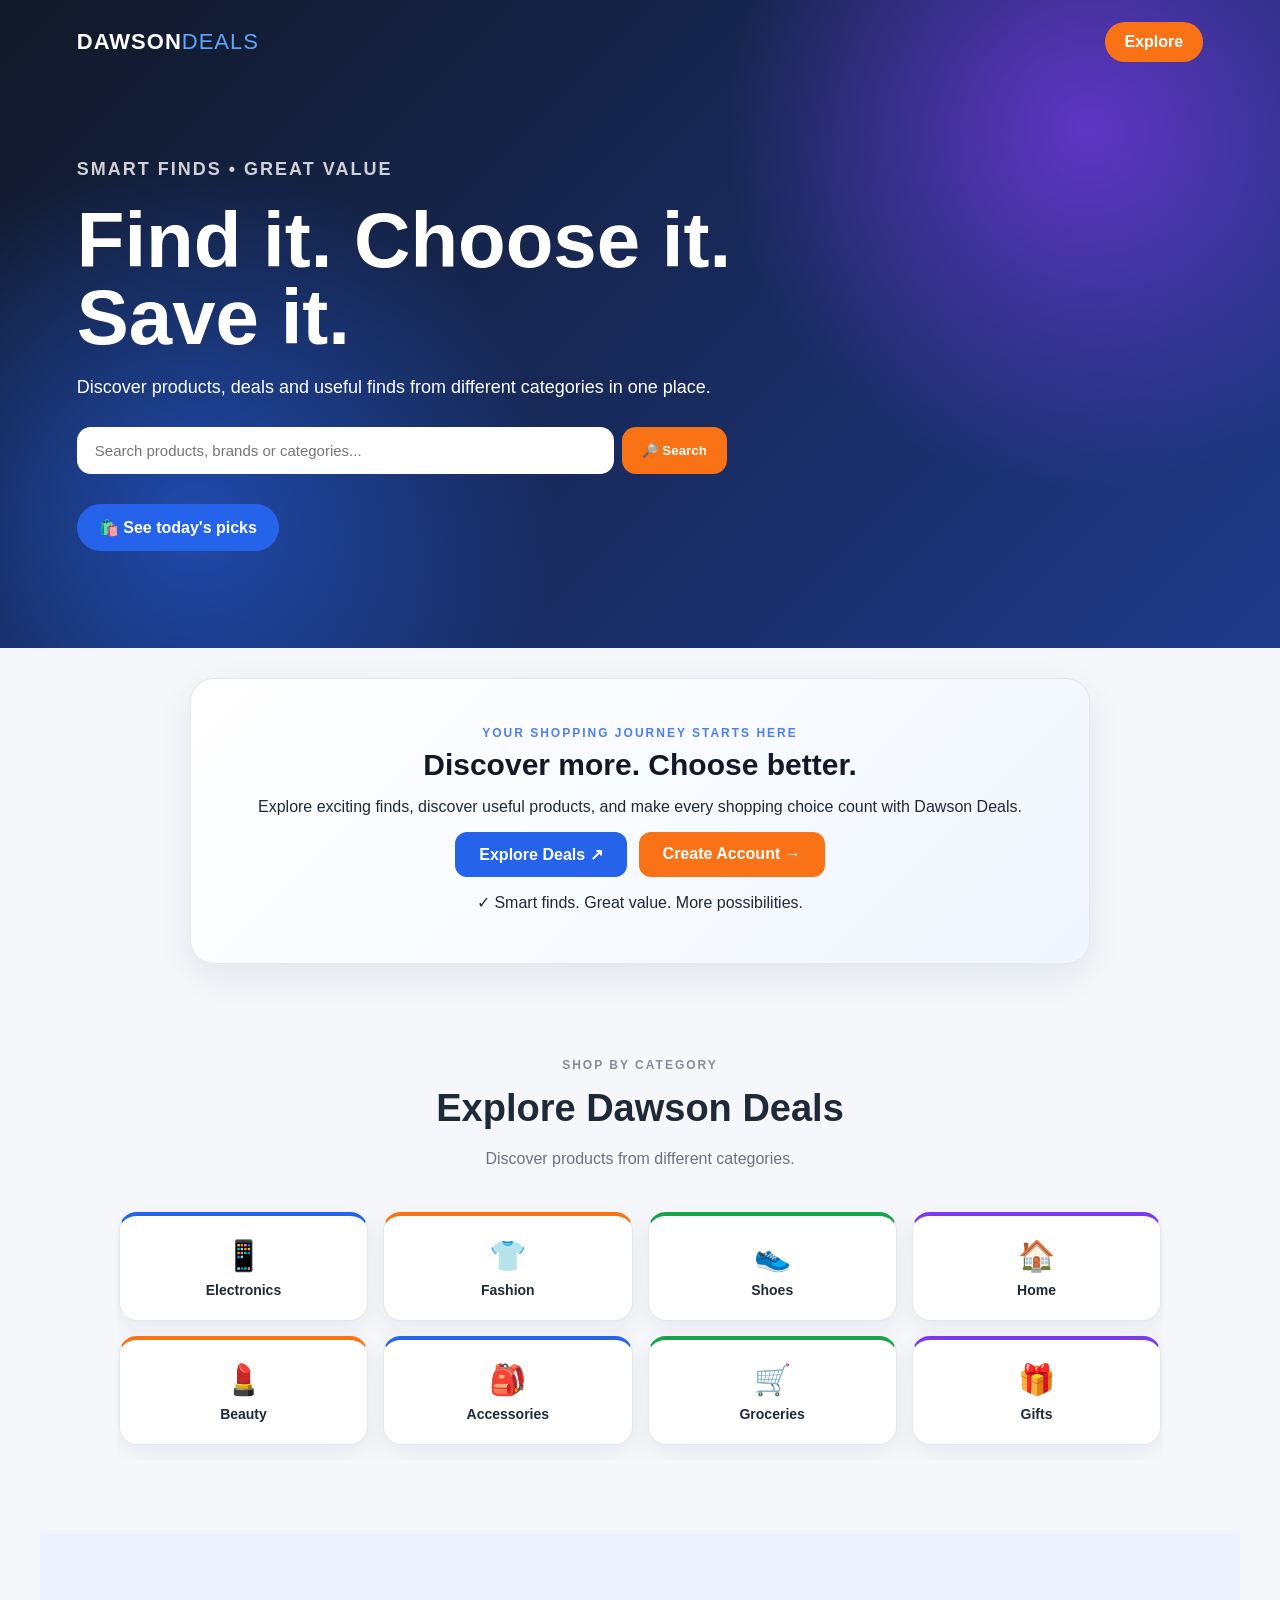
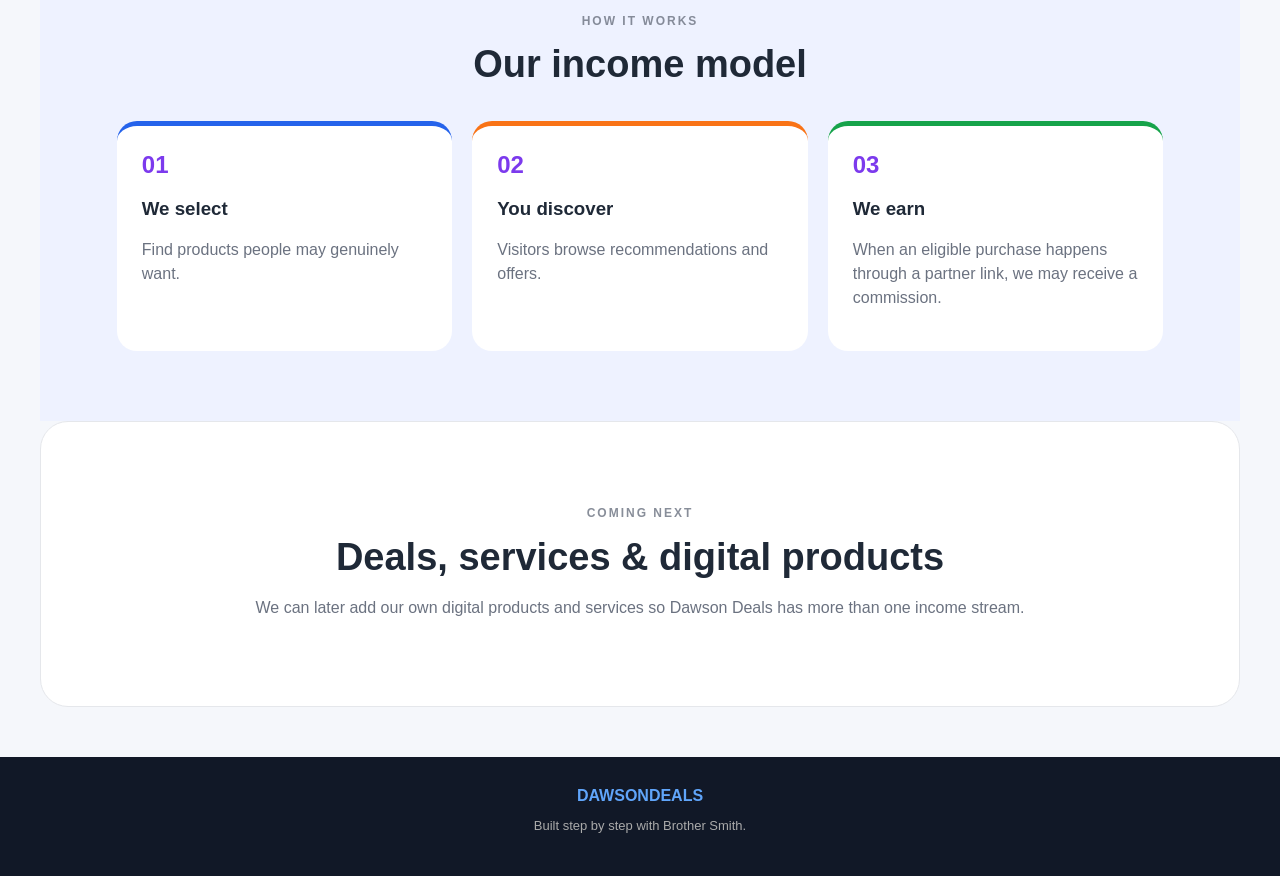
==== commit 3b0566db: "Update index.html" ====
--- a/index.html
+++ b/index.html
@@ -70,16 +70,38 @@
     </div>
 
   </header>
-<section class="account-welcome">  <p class="eyebrow">WELCOME TO DAWSON DEALS</p>  <h2>Ready to get started?</h2>  <p>
-    Create your account or log in to continue exploring Dawson Deals.
-  </p>  <div class="account-actions">
-    <a href="login.html" class="account-btn login-btn">
-      Log In
-    </a><a href="signup.html" class="account-btn signup-btn">
-  Create Account
-</a>
-
-  </div></section>
+
+<!-- PREMIUM ACCOUNT WELCOME -->
+<section class="account-welcome">
+  <div class="welcome-content">
+    <p class="eyebrow">YOUR SHOPPING JOURNEY STARTS HERE</p>
+
+    <h2>
+      Discover more.
+      <span>Choose better.</span>
+    </h2>
+
+    <p class="welcome-description">
+      Explore exciting finds, discover useful products,
+      and make every shopping choice count with Dawson Deals.
+    </p>
+
+    <div class="account-actions">
+      <a href="#deals" class="account-btn login-btn">
+        Explore Deals &#8599;
+      </a>
+
+      <a href="signup.html" class="account-btn signup-btn">
+        Create Account &#8594;
+      </a>
+    </div>
+
+    <p class="welcome-note">
+      <span>&#10003;</span>
+      Smart finds. Great value. More possibilities.
+    </p>
+  </div>
+</section>
 
   <main>
 
--- a/style.css
+++ b/style.css
@@ -1,4 +1,449 @@
+
+/* Password visibility control */
+
+body.premium-auth .password-field {
+  display: flex;
+  align-items: stretch;
+  gap: 8px;
+  margin: 7px 0 16px;
+}
+
+body.premium-auth .password-field input {
+  flex: 1;
+  min-width: 0;
+  margin: 0;
+}
+
+body.premium-auth .password-toggle {
+  border: 1px solid #d1d5db;
+  border-radius: 10px;
+  background: #f3f4f6;
+  color: #1f2937;
+  padding: 0 12px;
+  cursor: pointer;
+  font-weight: 600;
+}
 /* =========================
+   QUICK ACTIONS
+========================= */
+
+.quick-actions-title {
+  max-width: 1200px;
+  margin: 10px auto 0;
+  padding: 0 6%;
+}
+
+.quick-actions-title .eyebrow {
+  color: var(--orange);
+  margin-bottom: 5px;
+}
+
+.quick-actions-title h2 {
+  margin: 0 0 15px;
+  color: var(--dark);
+  font-size: 28px;
+}
+
+@media(max-width:600px) {
+  .quick-actions-title {
+    padding: 0 5%;
+  }
+
+  .quick-actions-title h2 {
+    font-size: 24px;
+  }
+}/* =========================
+   ACCOUNT STATUS
+========================= */
+
+.account-status {
+  display: inline-block;
+  margin: 8px 0 12px;
+  padding: 8px 14px;
+  border-radius: 20px;
+  background: #eff6ff;
+  color: var(--blue);
+  font-size: 14px;
+  font-weight: 800;
+  border: 1px solid #dbeafe;
+}/* =========================
+ADD PRODUCT PAGE
+========================= */
+
+.add-product-page {
+min-height: 100vh;
+background: #f5f7fb;
+padding-bottom: 50px;
+}
+
+.add-product-box {
+width: 100%;
+max-width: 700px;
+margin: 45px auto 25px;
+padding: 35px;
+background: white;
+border: 1px solid #e5e7eb;
+border-radius: 24px;
+box-shadow: 0 15px 45px rgba(17,24,39,.08);
+}
+
+.add-product-box .eyebrow {
+color: var(--orange);
+}
+
+.add-product-box h1 {
+margin: 8px 0 10px;
+color: var(--dark);
+font-size: 38px;
+}
+
+.add-product-intro {
+color: var(--muted);
+line-height: 1.6;
+margin-bottom: 28px;
+}
+
+#productForm {
+display: flex;
+flex-direction: column;
+gap: 9px;
+}
+
+#productForm label {
+margin-top: 9px;
+font-size: 14px;
+font-weight: 800;
+color: #374151;
+}
+
+#productForm input,
+#productForm select,
+#productForm textarea {
+width: 100%;
+box-sizing: border-box;
+padding: 14px;
+border: 1px solid #d1d5db;
+border-radius: 12px;
+background: white;
+font-size: 15px;
+outline: none;
+}
+
+#productForm textarea {
+resize: vertical;
+}
+
+#productForm input:focus,
+#productForm select:focus,
+#productForm textarea:focus {
+border-color: var(--blue);
+box-shadow: 0 0 0 3px rgba(37,99,235,.12);
+}
+
+#productForm button {
+margin-top: 18px;
+border: 0;
+padding: 15px;
+border-radius: 12px;
+background: var(--orange);
+color: white;
+font-size: 15px;
+font-weight: 800;
+cursor: pointer;
+}
+
+#productForm button:hover {
+background: #ea580c;
+}
+
+.pending-notice {
+margin-top: 22px;
+padding: 16px;
+border-radius: 14px;
+background: #fff7ed;
+color: #9a3412;
+line-height: 1.5;
+font-size: 14px;
+}
+
+.seller-add-btn {
+display: inline-block;
+margin-top: 15px;
+padding: 13px 20px;
+border-radius: 12px;
+background: var(--orange);
+color: white;
+text-decoration: none;
+font-weight: 800;
+}
+
+.seller-add-btn:hover {
+background: #ea580c;
+}
+
+@media(max-width:600px) {
+.add-product-box {
+margin: 25px 5% 20px;
+padding: 25px 20px;
+}
+
+.add-product-box h1 {
+font-size: 30px;
+}
+}3/* =========================
+SELLER DASHBOARD
+========================= */
+
+.seller-page {
+min-height: 100vh;
+background: #f5f7fb;
+padding-bottom: 60px;
+}
+
+.seller-header {
+display: flex;
+justify-content: space-between;
+align-items: center;
+padding: 20px 6%;
+background: white;
+border-bottom: 1px solid #e5e7eb;
+}
+
+.seller-welcome {
+max-width: 1100px;
+margin: auto;
+padding: 55px 6% 30px;
+}
+
+.seller-welcome .eyebrow {
+color: var(--orange);
+}
+
+.seller-welcome h1 {
+font-size: clamp(32px, 6vw, 50px);
+margin: 10px 0;
+color: var(--dark);
+}
+
+.seller-welcome p:last-child {
+max-width: 700px;
+color: var(--muted);
+line-height: 1.6;
+font-size: 17px;
+}
+
+
+
+.seller-card {
+background: white;
+padding: 28px;
+border-radius: 22px;
+border: 1px solid #e5e7eb;
+box-shadow: 0 10px 30px rgba(17,24,39,.06);
+}
+.seller-dashboard {
+max-width: 1100px;
+margin: auto;
+padding: 15px 6% 40px;
+display: flex;
+gap: 20px;
+overflow-x: auto;
+scroll-behavior: smooth;
+scroll-snap-type: x mandatory;
+scrollbar-width: none;
+}
+
+.seller-dashboard::-webkit-scrollbar {
+display: none;
+}
+
+.seller-card {
+flex: 0 0 320px;
+scroll-snap-align: start;
+}
+.seller-card > span {
+display: block;
+font-size: 34px;
+margin-bottom: 18px;
+}
+
+.seller-card h2 {
+margin: 0 0 10px;
+color: var(--dark);
+}
+
+.seller-card p {
+color: var(--muted);
+line-height: 1.5;
+}
+
+.seller-card button {
+margin-top: 10px;
+border: 0;
+padding: 13px 20px;
+border-radius: 12px;
+background: var(--orange);
+color: white;
+font-weight: 800;
+cursor: pointer;
+}
+
+.seller-card button:hover {
+background: #ea580c;
+}
+
+.status-number {
+margin-top: 18px;
+font-size: 30px;
+font-weight: 900;
+color: var(--blue);
+}
+
+.seller-note {
+max-width: 1100px;
+margin: 10px auto 35px;
+padding: 30px 6%;
+}
+
+.seller-note h2 {
+color: var(--dark);
+margin-bottom: 20px;
+}
+
+.seller-steps {
+display: grid;
+grid-template-columns: repeat(4, 1fr);
+gap: 15px;
+}
+
+.seller-steps div {
+background: white;
+padding: 20px;
+border-radius: 18px;
+border: 1px solid #e5e7eb;
+}
+
+.seller-steps b {
+color: var(--orange);
+font-size: 20px;
+}
+
+.seller-steps p {
+color: var(--muted);
+line-height: 1.5;
+}
+
+@media(max-width:900px) {
+.seller-dashboard {
+grid-template-columns: 1fr;
+}
+
+.seller-steps {
+grid-template-columns: repeat(2, 1fr);
+}
+}
+
+@media(max-width:600px) {
+.seller-header {
+padding: 17px 5%;
+}
+
+.seller-welcome {
+padding: 40px 5% 20px;
+}
+
+.seller-dashboard {
+padding: 10px 5% 30px;
+}
+
+.seller-note {
+padding: 20px 5%;
+}
+
+.seller-steps {
+grid-template-columns: 1fr;
+}
+}/* =========================
+ACCOUNT WELCOME SECTION
+========================= */
+
+.account-welcome {
+max-width: 900px;
+margin: 30px auto 10px;
+padding: 35px 25px;
+text-align: center;
+background: linear-gradient(135deg, #ffffff, #f0f6ff);
+border: 1px solid #e5e7eb;
+border-radius: 24px;
+box-shadow: 0 12px 35px rgba(17,24,39,.08);
+}
+
+.account-welcome .eyebrow {
+color: var(--blue);
+margin-bottom: 8px;
+}
+
+.account-welcome h2 {
+margin: 8px 0;
+color: var(--dark);
+font-size: 30px;
+}
+
+.account-welcome > p:not(.eyebrow) {
+color: var(--muted);
+margin: 0 auto 22px;
+line-height: 1.5;
+}
+
+.account-actions {
+display: flex;
+justify-content: center;
+gap: 12px;
+flex-wrap: wrap;
+}
+
+.account-btn {
+display: inline-block;
+padding: 13px 24px;
+border-radius: 12px;
+text-decoration: none;
+font-weight: 800;
+transition: transform .2s ease, box-shadow .2s ease;
+}
+
+.login-btn {
+background: var(--blue);
+color: white;
+}
+
+.signup-btn {
+background: var(--orange);
+color: white;
+}
+
+.account-btn:hover {
+transform: translateY(-2px);
+box-shadow: 0 8px 20px rgba(17,24,39,.12);
+}
+
+@media(max-width:600px) {
+.account-welcome {
+margin: 20px 5% 10px;
+padding: 28px 18px;
+}
+
+.account-welcome h2 {
+font-size: 25px;
+}
+
+.account-actions {
+flex-direction: column;
+}
+
+.account-btn {
+width: 100%;
+}
+}/* =========================
    PROFESSIONAL DASHBOARD
 ========================= */
 
@@ -812,4 +1257,157 @@
   .placeholder {
     height: 200px;
   }
-}+
+/* =================================
+   DAWSON DEALS PREMIUM AUTH BACKDROP
+================================= */
+
+body.premium-auth {
+  min-height: 100vh;
+  position: relative;
+  isolation: isolate;
+  overflow-x: hidden;
+  background: #101827;
+}
+
+.auth-slideshow {
+  position: fixed;
+  inset: 0;
+  z-index: -1;
+  overflow: hidden;
+  background: #101827;
+}
+
+.auth-slide {
+  position: absolute;
+  inset: 0;
+  background-size: cover;
+  background-position: center;
+  background-repeat: no-repeat;
+  opacity: 0;
+  transform: scale(1.04);
+  transition: opacity 1.5s ease, transform 6s ease;
+}
+
+.auth-slide.active {
+  opacity: 1;
+  transform: scale(1);
+}
+
+.auth-slideshow::after {
+  content: "";
+  position: absolute;
+  inset: 0;
+  background:
+    linear-gradient(
+      135deg,
+      rgba(9, 18, 38, 0.82),
+      rgba(13, 25, 48, 0.55),
+      rgba(249, 115, 22, 0.24)
+    );
+}
+
+body.premium-auth .auth-page {
+  position: relative;
+  z-index: 1;
+  min-height: 100vh;
+  display: flex;
+  align-items: center;
+  justify-content: center;
+  padding: 28px 16px;
+  box-sizing: border-box;
+}
+
+body.premium-auth .auth-box {
+  width: 100%;
+  max-width: 440px;
+  box-sizing: border-box;
+  padding: 32px 26px;
+  border: 1px solid rgba(255, 255, 255, 0.35);
+  border-radius: 24px;
+  background: rgba(255, 255, 255, 0.94);
+  box-shadow: 0 24px 80px rgba(0, 0, 0, 0.35);
+  backdrop-filter: blur(16px);
+  -webkit-backdrop-filter: blur(16px);
+  animation: authCardEnter 0.8s ease both;
+}
+
+body.premium-auth .auth-box input {
+  width: 100%;
+  box-sizing: border-box;
+  border-radius: 12px;
+  padding: 13px 14px;
+  margin: 7px 0 16px;
+}
+
+body.premium-auth .auth-box button[type="submit"] {
+  width: 100%;
+  border: 0;
+  border-radius: 12px;
+  padding: 14px;
+  font-weight: 700;
+  cursor: pointer;
+  transition: transform 0.2s ease, filter 0.2s ease;
+}
+
+body.premium-auth .auth-box button[type="submit"]:hover {
+  transform: translateY(-2px);
+  filter: brightness(1.05);
+}
+
+body.premium-auth .auth-logo {
+  letter-spacing: 1.5px;
+}
+
+@keyframes authCardEnter {
+  from {
+    opacity: 0;
+    transform: translateY(18px);
+  }
+  to {
+    opacity: 1;
+    transform: translateY(0);
+  }
+}
+
+@media (max-width: 480px) {
+  body.premium-auth .auth-box {
+    padding: 27px 20px;
+    border-radius: 20px;
+  }
+}
+
+@media (prefers-reduced-motion: reduce) {
+  .auth-slide,
+  body.premium-auth .auth-box,
+  body.premium-auth .auth-box button[type="submit"] {
+    transition: none;
+    animation: none;
+  }
+}
+
+/* Password strength meter */
+
+.password-strength {
+  margin: -8px 0 16px;
+}
+
+.strength-track {
+  height: 6px;
+  background: #e5e7eb;
+  border-radius: 20px;
+  overflow: hidden;
+}
+
+.strength-fill {
+  width: 0;
+  height: 100%;
+  background: #9ca3af;
+  transition: width 0.25s ease, background 0.25s ease;
+}
+
+#strengthText {
+  margin: 6px 0 0;
+  color: #6b7280;
+  font-size: 12px;
+}
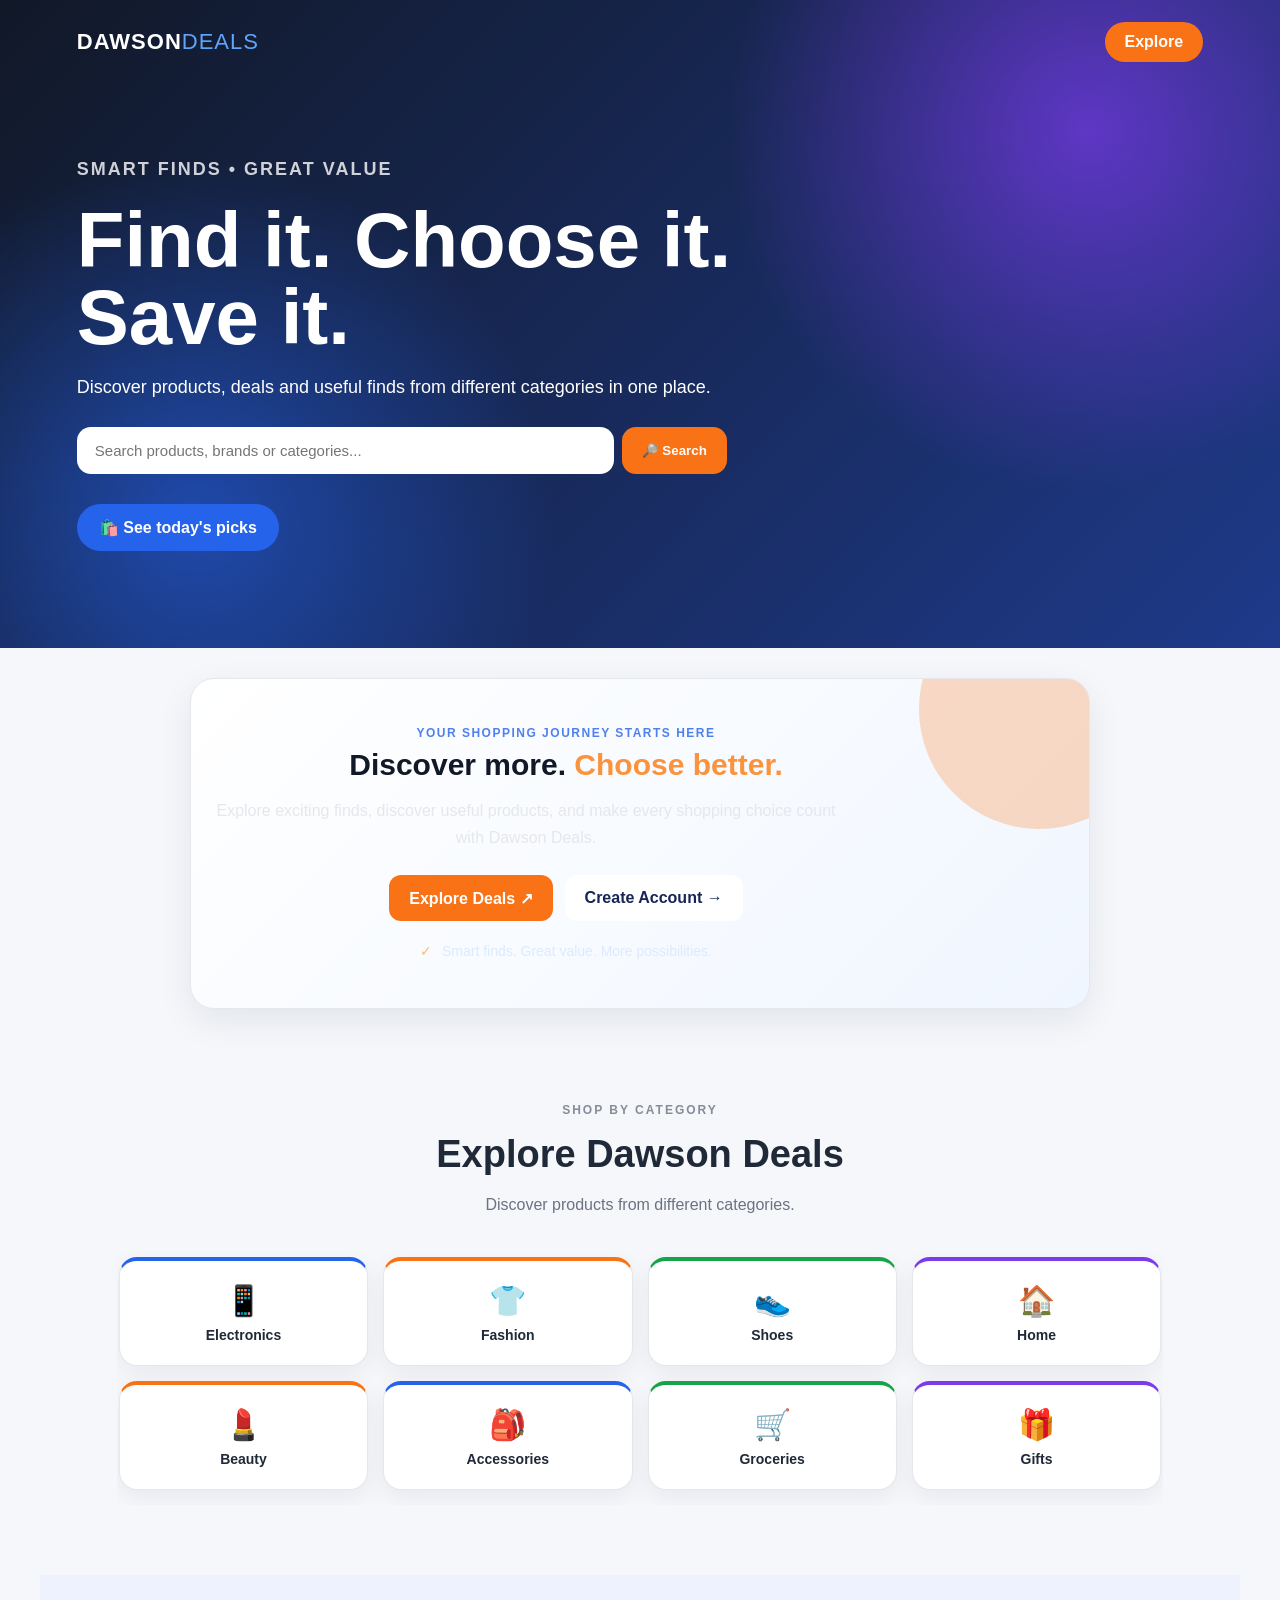
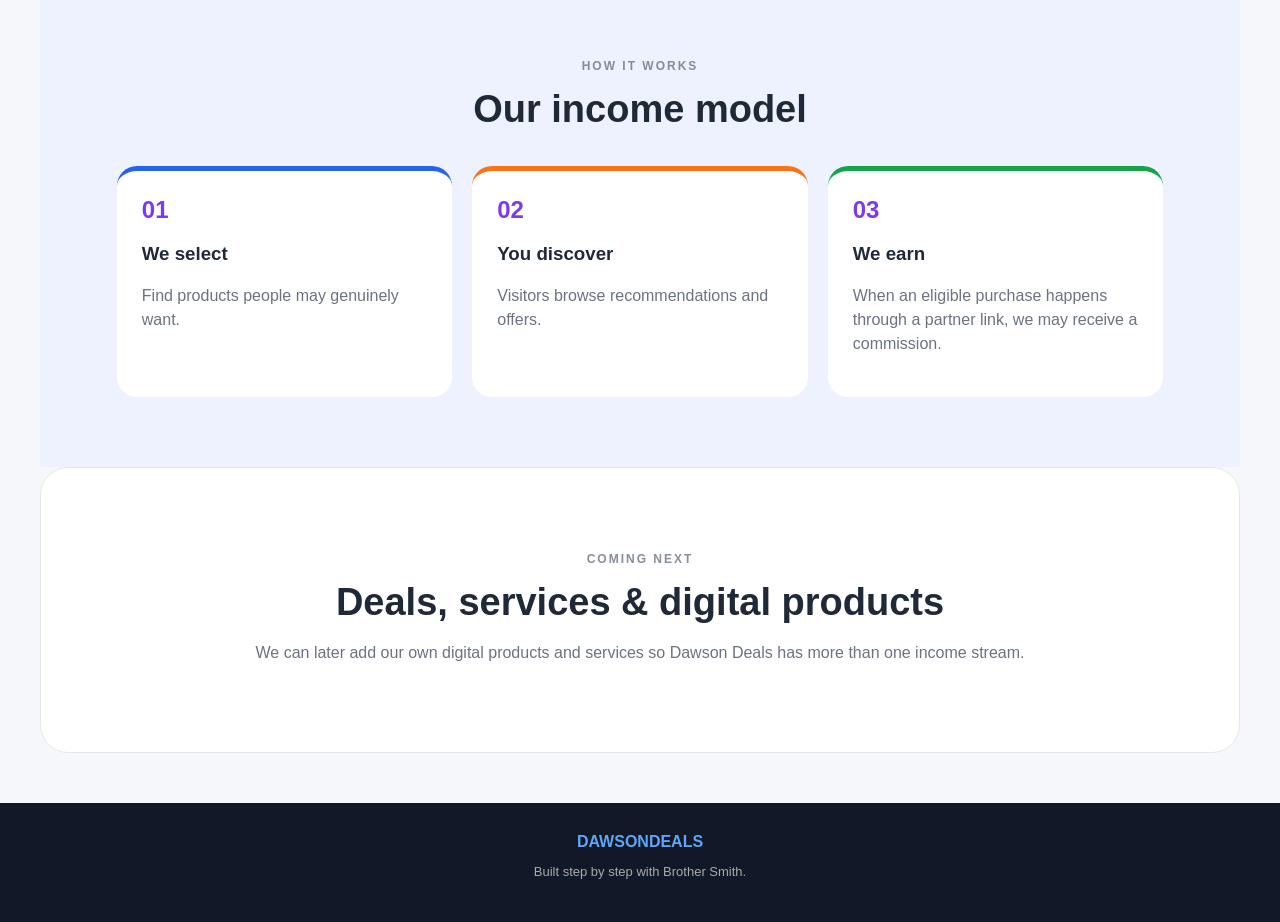
==== commit 5f16cbc5: "Update index.html" ====
--- a/index.html
+++ b/index.html
@@ -101,6 +101,7 @@
       Smart finds. Great value. More possibilities.
     </p>
   </div>
+
 </section>
 
   <main>
--- a/style.css
+++ b/style.css
@@ -1,3 +1,125 @@
+
+/* ===== PREMIUM HOMEPAGE WELCOME ===== */
+
+.account-welcome {
+  position: relative;
+  max-width: 1120px;
+  margin: 34px auto;
+  padding: 44px clamp(22px, 5vw, 58px);
+  border-radius: 26px;
+  overflow: hidden;
+  background: linear-gradient(
+    120deg,
+    #101a35 0%,
+    #1e3a8a 65%,
+    #2563eb 100%
+  );
+  color: #ffffff;
+  box-shadow: 0 18px 45px rgba(17, 24, 39, 0.14);
+}
+
+.account-welcome::after {
+  content: "";
+  position: absolute;
+  width: 240px;
+  height: 240px;
+  border-radius: 50%;
+  right: -70px;
+  top: -90px;
+  background: rgba(249, 115, 22, 0.25);
+  pointer-events: none;
+}
+
+.account-welcome .welcome-content {
+  position: relative;
+  z-index: 1;
+  max-width: 700px;
+}
+
+.account-welcome .eyebrow {
+  color: #fdba74;
+  font-weight: 700;
+  letter-spacing: 1.5px;
+}
+
+.account-welcome h2 {
+  color: #ffffff;
+  font-size: clamp(30px, 5vw, 48px);
+  line-height: 1.1;
+  margin: 10px 0 14px;
+}
+
+.account-welcome h2 span {
+  color: #fb923c;
+}
+
+.account-welcome .welcome-description {
+  color: #e5e7eb;
+  max-width: 620px;
+  line-height: 1.7;
+}
+
+.account-welcome .account-actions {
+  display: flex;
+  flex-wrap: wrap;
+  gap: 12px;
+  margin-top: 24px;
+}
+
+.account-welcome .account-btn {
+  display: inline-flex;
+  align-items: center;
+  justify-content: center;
+  min-height: 46px;
+  padding: 12px 20px;
+  border-radius: 12px;
+  font-weight: 700;
+  text-decoration: none;
+  transition: transform 0.2s ease, filter 0.2s ease;
+}
+
+.account-welcome .login-btn {
+  background: #f97316;
+  color: #ffffff;
+}
+
+.account-welcome .signup-btn {
+  background: #ffffff;
+  color: #172554;
+}
+
+.account-welcome .account-btn:hover {
+  transform: translateY(-2px);
+  filter: brightness(1.04);
+}
+
+.account-welcome .welcome-note {
+  margin-top: 22px;
+  color: #dbeafe;
+  font-size: 14px;
+}
+
+.account-welcome .welcome-note span {
+  color: #fdba74;
+  margin-right: 6px;
+}
+
+@media (max-width: 600px) {
+  .account-welcome {
+    margin: 22px 14px;
+    padding: 30px 22px;
+    border-radius: 20px;
+  }
+
+  .account-welcome .account-actions {
+    flex-direction: column;
+  }
+
+  .account-welcome .account-btn {
+    width: 100%;
+    box-sizing: border-box;
+  }
+}
 
 /* Password visibility control */
 
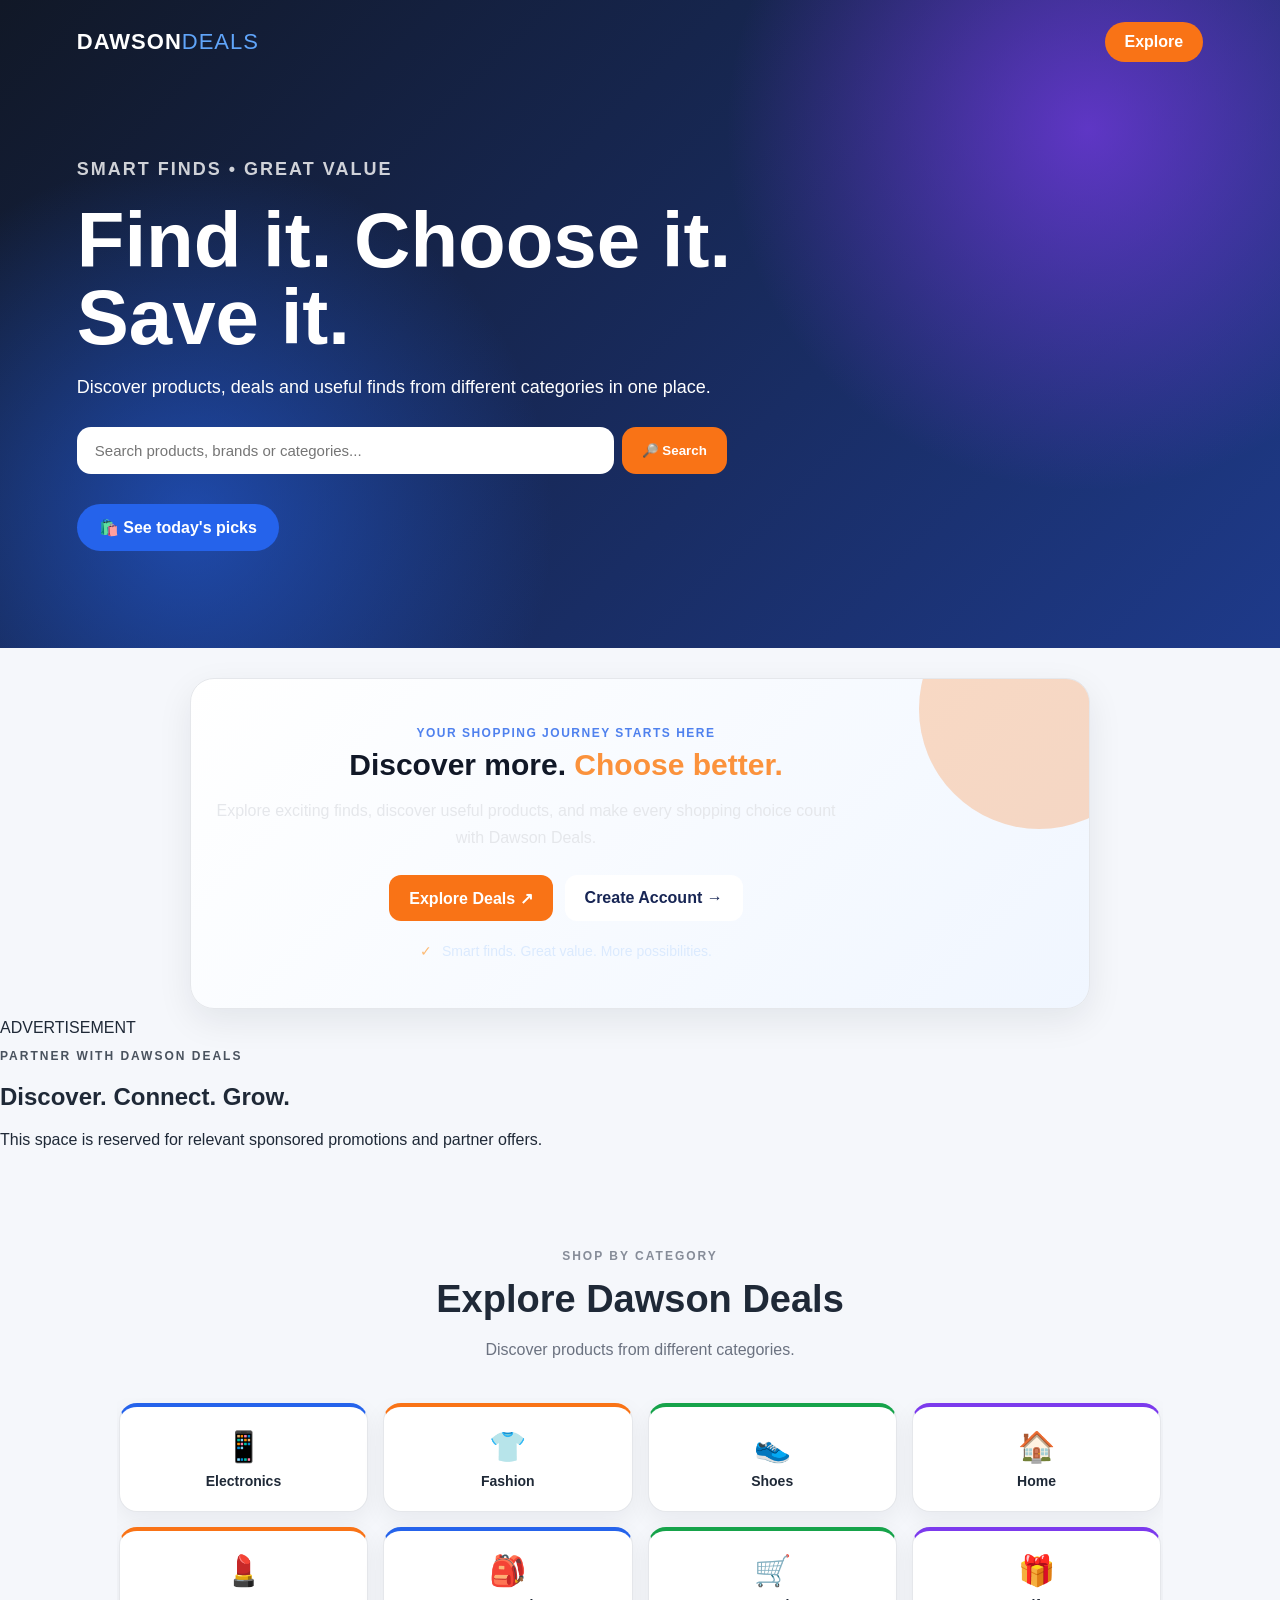
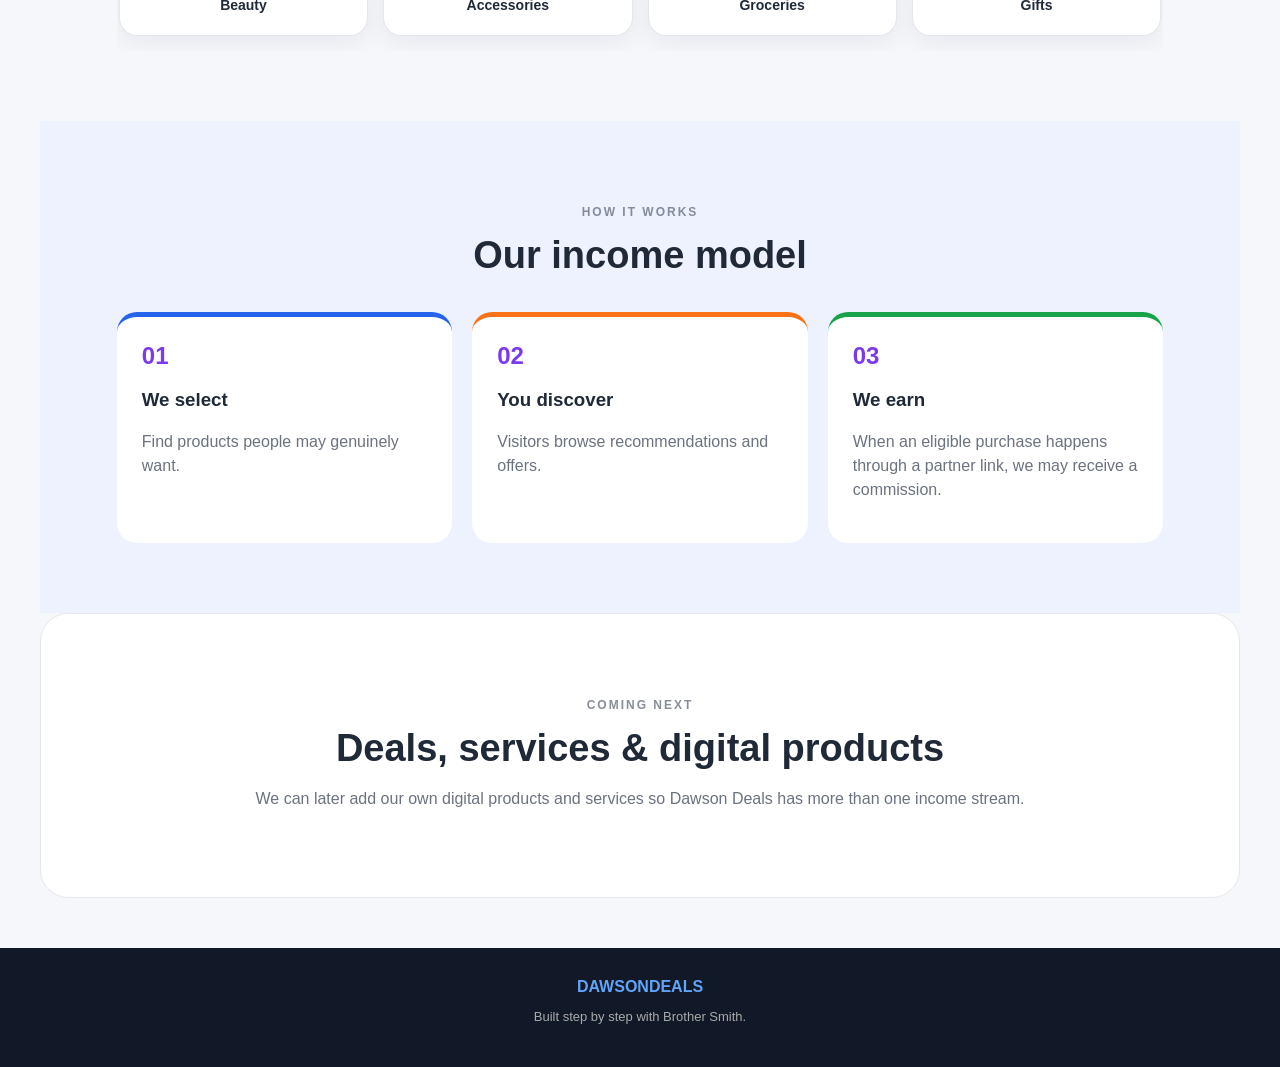
==== commit 99c37abb: "Update index.html" ====
--- a/index.html
+++ b/index.html
@@ -106,6 +106,20 @@
 
   <main>
 
+<!-- ADVERTISEMENT SPACE -->
+<section class="ad-section">
+  <div class="ad-label">ADVERTISEMENT</div>
+
+  <div class="ad-content">
+    <p class="eyebrow">PARTNER WITH DAWSON DEALS</p>
+    <h2>Discover. Connect. Grow.</h2>
+    <p>
+      This space is reserved for relevant sponsored promotions
+      and partner offers.
+    </p>
+  </div>
+</section>
+
     <!-- =========================
          CATEGORIES
     ========================== -->
